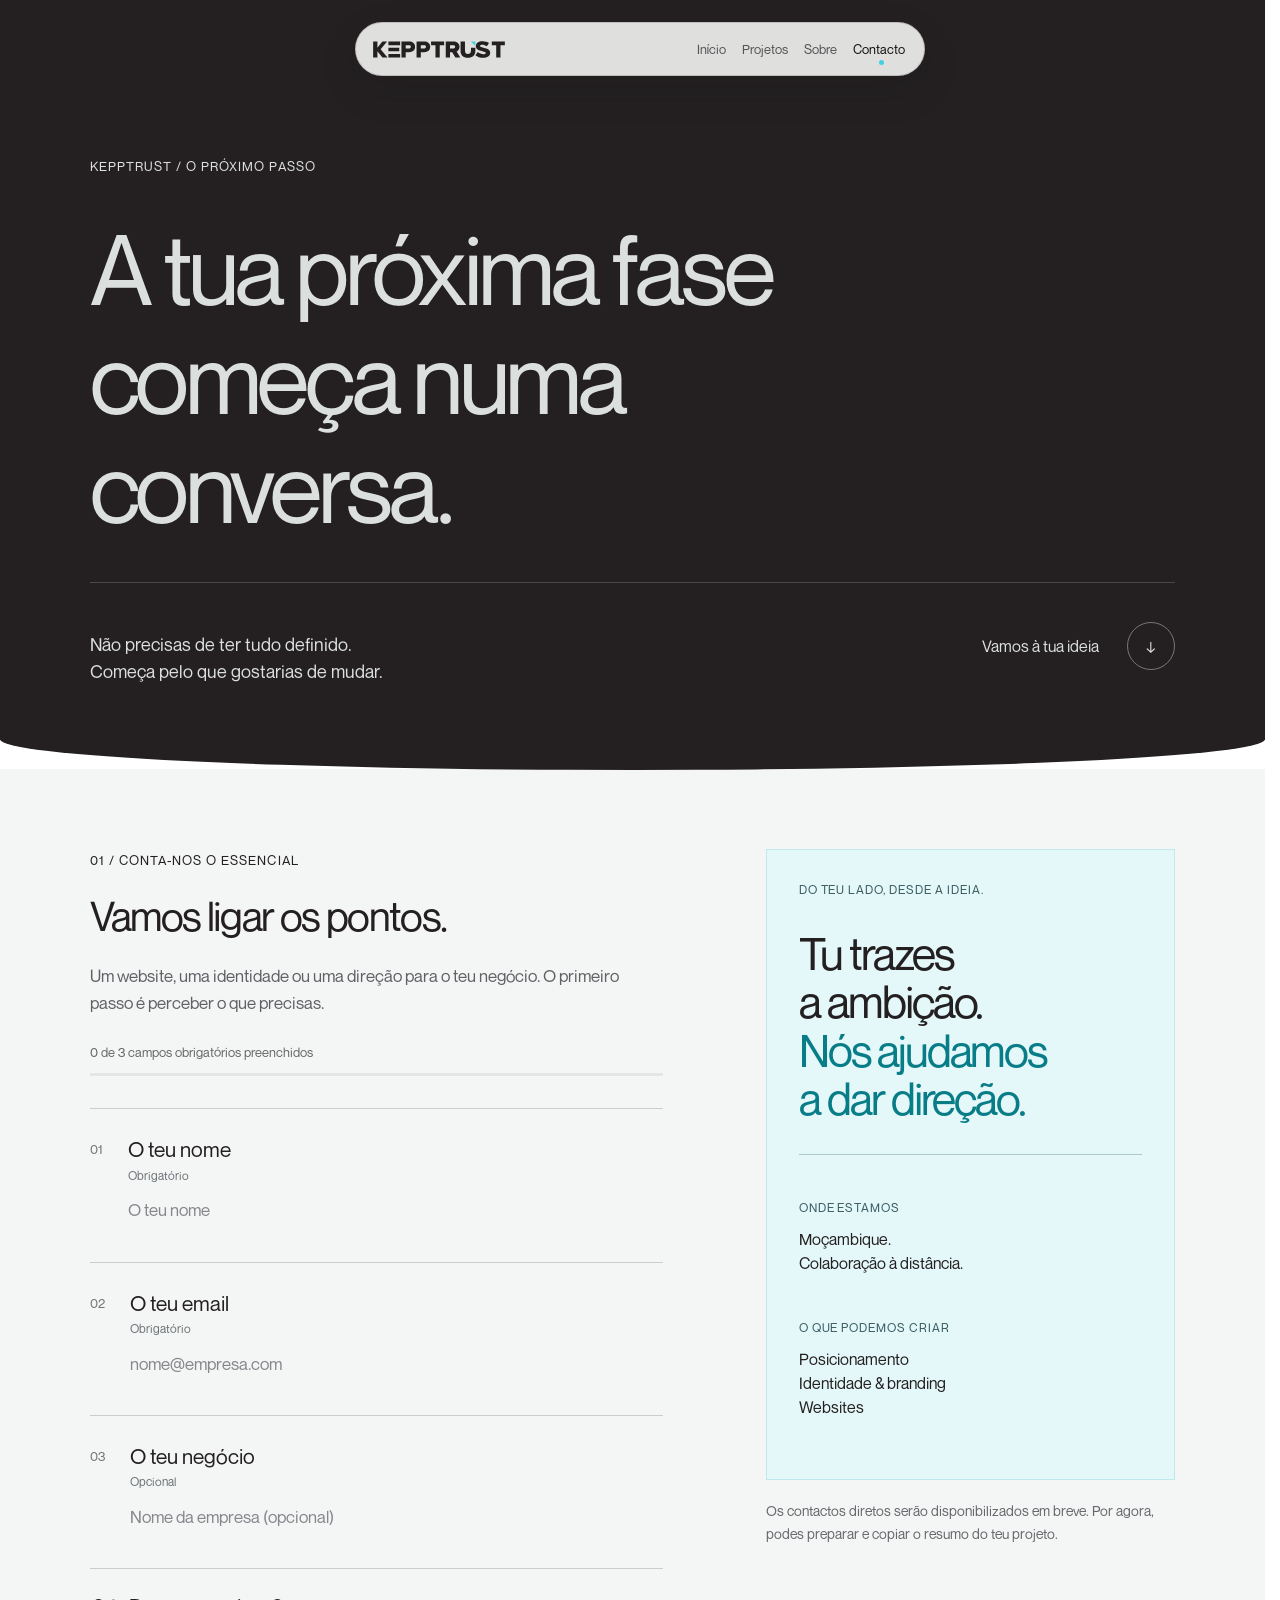
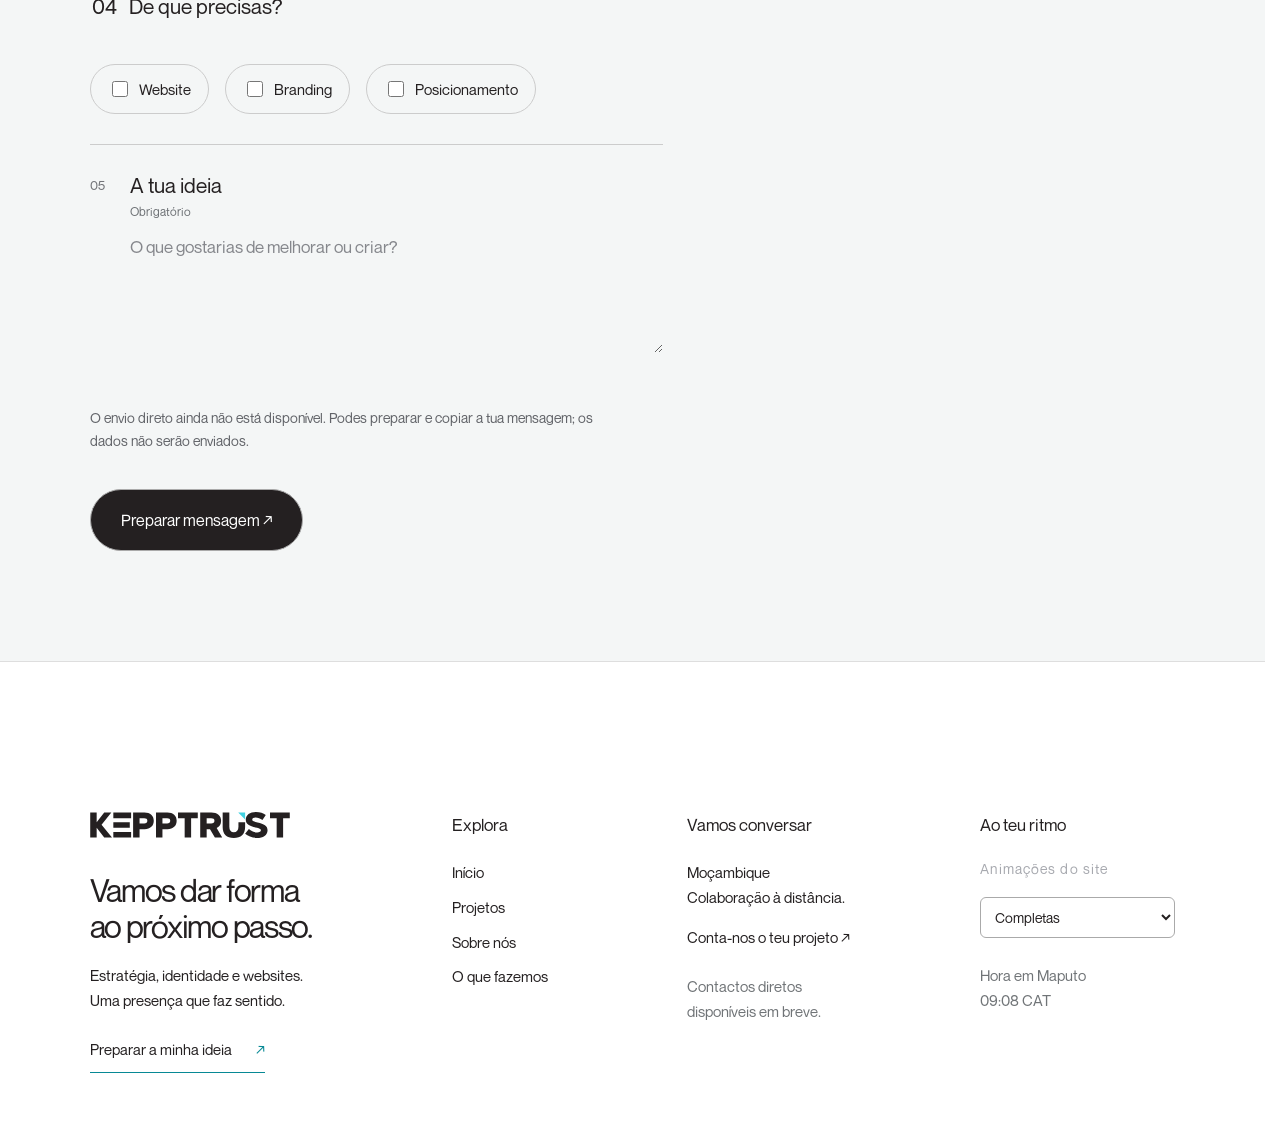
==== contacto/index.html @ 60450750 "Initial commit: KeppTrust static site Studio landing page, projects, about, and contact sections wit" ====
<!DOCTYPE html>

<html lang="pt"><head><meta charset="utf-8"/><script>(()=>{try{const v=localStorage.getItem('kepp-motion');if(['full','reduced','system'].includes(v))document.documentElement.dataset.motion=v}catch{}document.documentElement.classList.add('motion-boot');window.keppMotionFailsafe=setTimeout(()=>{document.documentElement.classList.remove('motion-boot','motion-busy');const c=document.getElementById('page-curtain');if(c)c.hidden=true},8000)})();</script><meta content="width=device-width,initial-scale=1" name="viewport"/><meta content="KeppTrust — estratégia, branding e websites. Contacto." name="description"/><title>Contacto — KeppTrust</title><link href="/style.css?v=52" rel="stylesheet"/><link as="font" crossorigin="" href="/assets/fonts/NeueMontreal-Regular.otf" rel="preload" type="font/otf"/><style>.motion-boot{background:#141517}.motion-boot body{background:#141517}.motion-boot #page-curtain{display:flex!important;transform:translateY(0)!important}.motion-boot body>header,.motion-boot body>main{visibility:hidden}#page-curtain{position:fixed;inset:0;z-index:9999;background:#141517;color:#fff;display:flex;align-items:center;justify-content:center;pointer-events:all;overflow:hidden}#page-curtain[hidden]{display:none}.motion-busy{overflow:hidden;cursor:wait}#curtain-word{font:400 clamp(26px,3vw,45px)/1.2 'KeppTrust Sans',Arial,sans-serif;display:flex;align-items:center;gap:.45em;letter-spacing:-.025em}#curtain-word:before{content:'';width:.15em;height:.15em;border-radius:50%;background:currentColor;flex-shrink:0}</style><link rel="stylesheet" href="/contact-kepp.css?v=3"/></head><body class="inner-page contact-kepp"><div aria-hidden="true" hidden="" id="page-curtain"><span id="curtain-word">KeppTrust</span></div><a class="skip" href="#conteudo">Saltar para o conteúdo</a><header class="floating-nav-shell"><div class="floating-nav" data-expanded="true"><a aria-label="KeppTrust início" class="wordmark floating-wordmark" href="/">KeppTrust</a><nav aria-label="Navegação principal" class="floating-links" id="floating-links"><a data-page-title="Início" href="/">Início</a><a data-page-title="Projetos" href="/projetos/">Projetos</a><a data-page-title="Sobre nós" href="/sobre/">Sobre</a><a data-page-title="Contacto" href="/contacto/">Contacto</a></nav><button aria-controls="floating-links" aria-expanded="true" aria-hidden="true" aria-label="Expandir navegação" class="nav-expand" tabindex="-1" type="button"><span aria-hidden="true" class="nav-menu-lines"><i></i><i></i></span></button></div></header><main id="conteudo"><section class="contact-opening section"><span class="eyebrow">KEPPTRUST / O PRÓXIMO PASSO</span><h1>A tua próxima fase<br/>começa numa<br/><span>conversa.</span></h1><div class="contact-opening-bottom"><p>Não precisas de ter tudo definido.<br/>Começa pelo que gostarias de mudar.</p><a href="#brief-form" class="start-brief">Vamos à tua ideia <span aria-hidden="true">↓</span></a></div></section><section class="contact-layout section"><div><div class="brief-heading"><span class="eyebrow">01 / CONTA-NOS O ESSENCIAL</span><h2>Vamos ligar os pontos.</h2><p>Um website, uma identidade ou uma direção para o teu negócio. O primeiro passo é perceber o que precisas.</p><div class="brief-progress" hidden><span id="brief-progress-label">0 de 3 campos obrigatórios preenchidos</span><progress max="3" value="0" aria-labelledby="brief-progress-label"></progress></div></div><form id="brief-form" aria-label="Preparar resumo do projeto"><div class="form-row"><span>01</span><label for="name">O teu nome <small>Obrigatório</small><input autocomplete="name" id="name" maxlength="120" name="name" placeholder="O teu nome" required=""/></label></div><div class="form-row"><span>02</span><label for="email">O teu email <small>Obrigatório</small><input autocomplete="email" id="email" maxlength="180" name="email" placeholder="nome@empresa.com" required="" type="email"/></label></div><div class="form-row"><span>03</span><label for="company">O teu negócio <small>Opcional</small><input autocomplete="organization" id="company" maxlength="180" name="company" placeholder="Nome da empresa (opcional)"/></label></div><fieldset class="form-services"><legend>04   De que precisas?</legend><label><input name="service" type="checkbox" value="Website"/> Website</label><label><input name="service" type="checkbox" value="Branding"/> Branding</label><label><input name="service" type="checkbox" value="Posicionamento"/> Posicionamento</label></fieldset><div class="form-row"><span>05</span><label for="message">A tua ideia <small>Obrigatório</small><textarea id="message" maxlength="5000" minlength="10" name="message" placeholder="O que gostarias de melhorar ou criar?" required="" rows="4"></textarea></label></div><p class="form-note">O envio direto ainda não está disponível. Podes preparar e copiar a tua mensagem; os dados não serão enviados.</p><button class="outline-button" type="submit">Preparar mensagem ↗</button><div hidden="" id="brief-result"><h2>A tua mensagem</h2><textarea aria-label="Mensagem preparada" id="brief-text" readonly="" rows="9"></textarea><button class="outline-button" id="copy-brief" type="button">Copiar mensagem</button><p id="copy-status" role="status"></p></div></form></div><aside class="contact-aside"><div class="contact-note-card"><span class="eyebrow">DO TEU LADO, DESDE A IDEIA.</span><h2>Tu trazes<br/>a ambição.<br/><span>Nós ajudamos<br/>a dar direção.</span></h2><div class="contact-card-rule"></div><span class="eyebrow">ONDE ESTAMOS</span><p>Moçambique.<br/>Colaboração à distância.</p><span class="eyebrow">O QUE PODEMOS CRIAR</span><p>Posicionamento<br/>Identidade &amp; branding<br/>Websites</p></div><p class="contact-availability">Os contactos diretos serão disponibilizados em breve. Por agora, podes preparar e copiar o resumo do teu projeto.</p></aside></section><footer id="contacto" class="kepp-footer"><div class="footer-inner"><div class="kepp-footer-grid"><div class="footer-brand"><img src="/assets/brand/kepptrust-wordmark.svg" width="200" height="32" alt="KeppTrust"/><h2>Vamos dar forma<br/>ao próximo passo.</h2><p>Estratégia, identidade e websites.<br/>Uma presença que faz sentido.</p><a class="footer-cta" href="#brief-form">Preparar a minha ideia <span aria-hidden="true">↗</span></a></div><div><h3>Explora</h3><a href="/">Início</a><a href="/projetos/">Projetos</a><a href="/sobre/">Sobre nós</a><a href="/sobre/#servicos">O que fazemos</a></div><div><h3>Vamos conversar</h3><p>Moçambique<br/>Colaboração à distância.</p><a href="#brief-form">Conta-nos o teu projeto ↗</a><p class="footer-muted">Contactos diretos<br/>disponíveis em breve.</p></div><div><h3>Ao teu ritmo</h3><div class="motion-preference"><label for="motion-choice">Animações do site</label><select id="motion-choice"><option value="system">Sistema</option><option value="full">Completas</option><option value="reduced">Reduzidas</option></select><span class="sr-only" id="motion-status" role="status"></span></div><p class="footer-muted">Hora em Maputo<br/><span id="time"></span></p></div></div><div class="kepp-footer-base"><span>© 2026 KeppTrust</span><span>Clareza. Criatividade. Confiança.</span><a href="#conteudo">Voltar ao topo ↑</a></div></div></footer></main><script src="/app.js?v=10"></script><script src="/floating-nav.js?v=1" defer></script><script src="/motion.js?v=17"></script><script src="/contact-kepp.js?v=3" defer></script></body></html>
---- style.css ----
@import url('/base.css');

/* Viewport-level curtain: never clipped by the project stage or the about section. */
body>.project-transition-layer{display:grid;position:fixed;inset:0 0 -15vh;height:115vh;place-items:center;background:#111112;z-index:100;visibility:hidden;pointer-events:none;transform:translate3d(-115%,0,0);will-change:transform}

/* Brand alignment — official KeppTrust wordmark and palette */
:root {
  --ink: #242021;
  --paper: #ffffff;
  --blue: #41d1e1;
  --cyan: #41d1e1;
  --soft-cyan: #dff8fb;
}

body { background: var(--paper); color: var(--ink); }
body { overflow-x: clip; }
::selection { color: var(--ink); background: var(--cyan); }
button:focus-visible,
a:focus-visible,
summary:focus-visible { outline-color: var(--cyan); }

.wordmark {
  display: block;
  width: clamp(164px, 15vw, 220px);
  height: 30px;
  background: url('/assets/brand/kepptrust-wordmark.svg') left center / contain no-repeat;
  font-size: 0;
  line-height: 0;
  filter: none;
}
.wordmark span { display: none; }

body:not(.inner-page) header { color: var(--ink); }
body:not(.inner-page) nav a::after,
.inner-page nav a::after { background: var(--cyan); }

.hero { background: #8e9092; }
.hero-art { transform: scale(1.035); will-change: transform, translate; }
.hero::after {
  background: linear-gradient(180deg, rgba(255,255,255,.15), transparent 34%, rgba(36,32,33,.33));
}
.location {
  background: var(--ink);
  border: 1px solid rgba(65,209,225,.45);
}
.location span,
.direction,
.hero-bottom a { color: var(--cyan); }
.hero-service-copy {
  color: #fff;
  text-shadow: 0 1px 18px rgba(0,0,0,.28);
}
.hero-bottom > span { color: #fff; }
.hero-bottom a { font-weight: 500; }

.menu-toggle {
  background: var(--ink);
  border: 1px solid rgba(65,209,225,.55);
}
.menu-toggle[aria-expanded='true'] { background: var(--cyan); }
.menu-toggle[aria-expanded='true'] span { background: var(--ink); }
#menu {
  background: var(--ink);
  border-left: 1px solid rgba(65,209,225,.3);
}
#menu > a:hover,
#menu > a:focus-visible { color: var(--cyan); }

#curtain-word::before {
  background: var(--cyan) !important;
  border-radius: 0 !important;
  clip-path: polygon(0 0, 100% 0, 100% 100%);
}

.section-meta .eyebrow,
.service-number { color: #515154; }
.section-meta .eyebrow::before,
.page-title > .eyebrow::before {
  content: '';
  display: inline-block;
  width: .62em;
  height: .62em;
  margin-right: .72em;
  background: var(--cyan);
  clip-path: polygon(0 0, 100% 0, 100% 100%);
}
.page-title h1 > span,
.footer-heading em { color: var(--cyan); }
.circle:hover { background: var(--cyan); color: var(--ink); }
.circle::before { background: var(--cyan); }
.blue { background: var(--cyan); color: var(--ink); }
.blue:hover { background: #76deea; }
.blue::before { background: #76deea; }
.project-filters button[aria-pressed='true'] {
  background: var(--ink);
  border-color: var(--ink);
}
.project-filters button:hover { border-color: var(--cyan); }

/* Image-led portfolio interactions inspired by the supplied motion reference. */
.project-preview {
  width: 360px;
  height: 240px;
  overflow: hidden;
  color: #fff;
  background-position: center;
  background-size: cover;
  text-shadow: 0 2px 22px rgba(0,0,0,.45);
  transform: translate(-50%,-50%) scale(.82);
  rotate: var(--pr, -4deg);
  will-change: translate, transform, rotate, opacity;
}
.project-preview::before {
  content: '';
  position: absolute;
  inset: 0;
  z-index: -1;
  background: linear-gradient(180deg,rgba(0,0,0,.05),rgba(0,0,0,.38));
}
.project-preview::after {
  content: 'VER';
  position: absolute;
  right: 16px;
  bottom: 16px;
  width: 58px;
  height: 58px;
  display: grid;
  place-items: center;
  border-radius: 50%;
  color: var(--ink);
  background: var(--cyan);
  font-size: 10px;
  letter-spacing: .08em;
  text-shadow: none;
}
.project-preview.forma { background-image: url('/assets/projects/forma-studio.webp'); }
.project-preview.terra { background-image: url('/assets/projects/terra-sol.webp'); }
.project-preview.nexo { background-image: url('/assets/projects/nexo.webp'); }
.project:hover .project-preview,
.project:focus-visible .project-preview { transform: translate(-50%,-50%) scale(1); }

.case-cover {
  overflow: hidden;
  isolation: isolate;
  background: var(--ink);
}
.case-cover::before {
  content: '';
  position: absolute;
  inset: -7% 0;
  z-index: -2;
  background-position: center;
  background-size: cover;
  translate: 0 var(--case-shift, 0);
  scale: 1.04;
  will-change: translate;
}
.case-cover::after {
  content: '';
  position: absolute;
  inset: 0;
  z-index: -1;
  background: linear-gradient(180deg,rgba(0,0,0,.05),rgba(0,0,0,.34));
}
.case-cover.forma::before { background-image: url('/assets/projects/forma-studio.webp'); }
.case-cover.terra::before { background-image: url('/assets/projects/terra-sol.webp'); }
.case-cover.nexo::before { background-image: url('/assets/projects/nexo.webp'); }
.case-cover .case-mark,
.case-cover .case-tag { position: relative; z-index: 1; text-shadow: 0 2px 30px rgba(0,0,0,.34); }
.case-cover > .circle { z-index: 2; background: var(--cyan); color: var(--ink); }
.case-cover.forma { color: var(--ink); }
.case-cover.terra,
.case-cover.nexo { color: #fff; }

footer { background: var(--ink); }
.motion-preference select {
  background: #1a1718;
  border-color: #5f5a5b;
}
.motion-preference select:focus-visible { outline-color: var(--cyan); }

@media (max-width: 540px) {
  .wordmark { width: 158px; height: 25px; }
  .case-cover::before { inset: -3%; }
}

/* Mobile menu: compositor-only movement, stable edge and a light dimming layer. */
#menu { border-radius: 28px 0 0 28px; box-shadow: none; backface-visibility: hidden; }
#menu-backdrop { backdrop-filter: none; -webkit-backdrop-filter: none; background: #0005; }
body.menu-open .marquee { animation-play-state: paused; }
html { scrollbar-gutter: stable; }
.menu-toggle { -webkit-tap-highlight-color: transparent; touch-action: manipulation; }

/* JS owns the marquee transform so scrolling can reverse it without a CSS conflict. */
.marquee.scroll-marquee { animation: none; will-change: transform; backface-visibility: hidden; }
.marquee.scroll-marquee > span { flex-shrink: 0; }
html[data-motion=reduced] .marquee.scroll-marquee { transform: none !important; will-change: auto; }

/* The preceding white surface curves over the dark footer as it is revealed. */
footer {
  position: relative;
  isolation: isolate;
  border-radius: 0;
  padding-top: clamp(140px, 17vw, 235px);
  overflow: clip;
}
footer::before {
  content: '';
  position: absolute;
  z-index: 2;
  top: -1px;
  left: -10%;
  width: 120%;
  height: clamp(65px, 10vw, 150px);
  border-radius: 0 0 50% 50% / 0 0 100% 100%;
  background: var(--paper);
  transform-origin: center top;
  transform: scaleY(var(--footer-curve-scale, 1));
  pointer-events: none;
}
.footer-inner {
  translate: 0 var(--footer-reveal, 0px);
}
html[data-motion='reduced'] footer::before { transform: scaleY(0); }
html[data-motion='reduced'] .footer-inner { translate: none; }
@media (prefers-reduced-motion: reduce) {
  html:not([data-motion='full']) footer::before { transform: scaleY(0); }
  html:not([data-motion='full']) .footer-inner { translate: none; }
}

/* One continuous composition: identity opens into a website and a campaign. */
.home-page .hero-film{height:280svh;min-height:0;max-height:none;overflow:visible;background:#41d1e1;color:#242021}
.hero-film::after{display:none}
.film-pin{position:sticky;top:0;height:100svh;min-height:660px;overflow:hidden;isolation:isolate;background:#41d1e1}
.film-heading{position:absolute;left:5vw;top:23%;z-index:3;max-width:47vw;will-change:transform,opacity}
.film-heading>p:first-child{font-size:12px;letter-spacing:.12em;margin:0 0 28px}
.film-heading h1{font-size:clamp(68px,8.2vw,150px);font-weight:400;line-height:1.02;letter-spacing:-.045em;margin:0}
.film-heading h1 em{font-style:normal;color:#fff}
.film-description{font-size:clamp(16px,1.3vw,22px);line-height:1.5;margin:30px 0 0}
.film-composition{position:absolute;width:min(44vw,760px);height:min(30vw,520px);left:53%;top:27%;perspective:1400px;will-change:transform}
.film-identity,.film-browser,.film-campaign{position:absolute;inset:0;will-change:transform,opacity;backface-visibility:hidden}
.film-identity{background:#242021;color:white;padding:7%;display:flex;flex-direction:column;justify-content:space-between;box-shadow:0 25px 45px #15373b25;transform:rotate(-7deg)}
.film-identity>span{font-size:12px;letter-spacing:.1em}
.film-identity>strong{font-size:clamp(42px,5.8vw,100px);font-weight:400;letter-spacing:-.05em}
.film-identity>strong span{color:#41d1e1}
.identity-bottom{display:flex;justify-content:space-between;align-items:end;font-size:12px;line-height:1.6;letter-spacing:.08em}
.film-browser{background:#f5f5f1;border-radius:8px;overflow:hidden;box-shadow:0 24px 60px #0003;opacity:0;transform:translateY(60px) scale(.85)}
.browser-bar{height:38px;padding:0 5%;display:flex;justify-content:space-between;align-items:center;border-bottom:1px solid #24202125;font-size:12px}
.browser-content{position:relative;height:calc(100% - 38px);padding:5%;overflow:hidden}
.browser-content>span{font-size:12px;letter-spacing:.08em;position:relative;z-index:2}
.browser-content>strong{display:block;font-size:clamp(28px,3.5vw,65px);font-weight:400;letter-spacing:-.04em;line-height:1.04;margin-top:6%;position:relative;z-index:2}
.browser-content>img{position:absolute;right:0;top:0;width:45%;height:100%;object-fit:cover;object-position:60% center}
.browser-caption{position:absolute;bottom:7%;left:5%;width:48%;font-size:12px;line-height:1.4;display:flex;justify-content:space-between;gap:15px}
.film-campaign{inset:auto -7% -9% auto;width:49%;aspect-ratio:4/5;padding:6%;background:#1550ed;color:white;box-shadow:0 24px 55px #0003;opacity:0;transform:translateY(120px) rotate(12deg)}
.film-campaign>span{font-size:12px;line-height:1.4;display:block;letter-spacing:.06em}
.film-campaign strong{display:block;font-size:clamp(25px,2.8vw,49px);font-weight:400;line-height:1.04;letter-spacing:-.035em;margin:20% 0 10%}
.film-campaign strong span{color:#41d1e1}
.film-campaign p{font-size:14px;line-height:1.4}
.film-campaign>div{font-size:12px;border-top:1px solid #ffffff50;padding-top:15px;margin-top:18%}
.film-bottom{position:absolute;bottom:45px;left:5vw;right:5vw;display:flex;justify-content:space-between;align-items:center;gap:24px;font-size:14px;z-index:5}
.film-chapters{display:flex;gap:22px}
.film-chapters span{opacity:.45;transition:opacity .25s}
.film-chapters .is-active{opacity:1}
.film-note{font-size:12px;letter-spacing:.07em}
.film-track{position:absolute;height:1px;bottom:25px;left:5vw;right:5vw;background:#24202130}
.film-track>span{display:block;height:100%;background:#242021;transform:scaleX(0);transform-origin:left;will-change:transform}
@media(max-width:800px){
.home-page .hero-film{height:250svh}
.film-pin{min-height:700px}
.film-heading{left:7vw;top:120px;max-width:86vw}
.film-heading h1{font-size:clamp(54px,11.5vw,90px)}
.film-heading>p:first-child{margin-bottom:16px}
.film-description{font-size:16px;margin-top:18px}
.film-composition{width:65vw;height:44vw;left:20%;top:53%;max-height:300px}
.film-identity>strong{font-size:8vw}
.film-identity>span,.identity-bottom{font-size:12px}
.film-bottom{left:7vw;right:7vw;bottom:35px;font-size:12px;gap:10px}
.film-chapters{gap:12px}
.film-note{display:none}
.film-campaign{width:53%;padding:5%;right:-4%}
.film-campaign strong{font-size:5vw}
.film-campaign>span{font-size:10px}
.film-campaign>div{font-size:10px;margin-top:12%}
.browser-bar span:nth-child(2){display:none}
.browser-content>strong{font-size:5vw}
.browser-caption{font-size:10px}
.browser-caption>span:last-child{display:none}
}
@media(max-height:700px) and (min-width:801px){.film-pin{min-height:560px}.film-heading{top:23%}.film-description{margin-top:20px}.film-composition{top:25%;width:40vw;height:27vw}}
html[data-motion=reduced] .home-page .hero-film{height:auto}
@media(prefers-reduced-motion:reduce){html:not([data-motion=full]) .home-page .hero-film{height:auto}}

/* Creative workbench: real brand applications form the composition. */
.studio-intro{overflow:clip}
.studio-statement{max-width:1100px;line-height:1.17}
.studio-statement .statement-word{display:inline-block;overflow:hidden;vertical-align:top;color:#242021;padding-bottom:.06em;margin-bottom:-.06em}
.studio-statement .statement-word>span{display:inline-block;color:inherit;will-change:transform,opacity;transition:color .25s}
.studio-statement .statement-word:hover>span{color:#087b87}
.studio-offer{display:block;border-top:0;padding-top:0}
.service-scene{border-top:1px solid #24202140;padding:32px 0 60px;transform:scale(var(--service-scale,1));transform-origin:center top}
.studio-offer .service-scene h3{margin:20px 0}
.service-trigger{width:100%;display:flex;justify-content:space-between;align-items:center;border:0;background:transparent;padding:0;color:#242021;font:inherit;font-size:clamp(44px,8vw,125px);letter-spacing:-.04em;text-align:left;cursor:pointer;line-height:1.15;transition:color .3s}
.service-trigger>span{font-size:.6em;transition:transform .5s}
.service-trigger:hover,.service-trigger:focus-visible{color:#087b87}
.service-trigger[aria-expanded=true]>span{transform:rotate(90deg)}
.service-trigger:focus-visible{outline:2px solid #087b87;outline-offset:8px}
.service-reveal{margin-top:30px}
.service-reveal[hidden]{display:none}
.service-screen,.service-campaign{position:relative;min-height:390px;padding:40px;overflow:hidden}
.service-screen{background:#19191b;color:white}
.service-screen>span,.service-campaign>span{position:relative;z-index:1;font-size:12px;letter-spacing:.07em}
.service-screen>strong,.service-campaign>strong{position:relative;z-index:1;display:block;font-size:clamp(32px,4.6vw,70px);line-height:1.1;font-weight:400;letter-spacing:-.03em;margin:45px 0 0}
.service-screen img{position:absolute;right:0;top:0;width:50%;height:100%;object-fit:cover}
.service-campaign{background:#242021;color:#f2f2ef}
.service-campaign em{font-style:normal;color:#41d1e1}
.service-campaign>div{position:absolute;right:35px;bottom:35px;font-size:12px;writing-mode:vertical-rl;letter-spacing:.1em}
.studio-offer .service-reveal>p{margin-top:20px;max-width:620px}
@media(max-width:700px){.service-scene{padding-bottom:40px}.service-screen,.service-campaign{min-height:310px;padding:24px}.service-screen img{opacity:.38;width:100%}.service-screen>strong,.service-campaign>strong{font-size:38px}.service-campaign>div{right:16px;bottom:20px;font-size:10px}}
@media(prefers-reduced-motion:reduce){.statement-word>span{will-change:auto}}
/* The introduction lifts a curved light surface over the graphite hero. */
.studio-intro{position:relative;background:#19191b;padding:0;isolation:isolate}
.studio-intro::before{content:'';position:absolute;inset:0;background:#f2f2ef;border-radius:50% 50% 0 0 / 100px 100px 0 0;transform:scaleX(var(--intro-width,1));transform-origin:center top;z-index:-1}
.studio-intro-inner{max-width:1600px;margin:auto;padding:140px 7vw 70px}
.studio-intro .section-meta{margin-bottom:65px;font-size:14px}
.studio-statement{font-size:clamp(38px,5.5vw,94px);line-height:1.12;letter-spacing:-.035em;font-weight:400;margin:0;max-width:1250px}
.studio-statement span{color:#59595d;transition:color .45s ease}
.studio-statement span.is-lit{color:#242021}
.studio-summary{display:grid;grid-template-columns:1fr 1fr;gap:8vw;margin:65px 0 85px;align-items:start}
.studio-aside{font-size:12px;line-height:1.65;letter-spacing:.09em}
.studio-summary p{font-size:clamp(18px,1.6vw,25px);line-height:1.55;margin:0 0 25px;max-width:620px}
.studio-about-link{display:inline-flex;align-items:center;gap:25px;font-size:16px;padding:10px 0;border-bottom:1px solid #242021}
.studio-about-link span{transition:transform .25s}
.studio-about-link:hover span{transform:translate(3px,-3px)}
.studio-offer{display:grid;grid-template-columns:1fr 1fr;gap:8vw;border-top:1px solid #24202135;padding-top:32px}
.studio-offer article>span{font-size:12px;letter-spacing:.09em;color:#606066}
.studio-offer h3{font-size:clamp(25px,2.4vw,40px);font-weight:400;letter-spacing:-.025em;margin:28px 0 18px}
.studio-offer p{font-size:17px;line-height:1.6;max-width:440px;margin:0;color:#55555b}
.studio-next{display:flex;justify-content:space-between;align-items:end;border-top:1px solid #24202135;margin-top:80px;padding-top:30px;gap:30px}
.studio-next p{font-size:clamp(22px,2.3vw,36px);line-height:1.25;margin:0;letter-spacing:-.02em}
.studio-next a{font-size:16px;display:flex;gap:25px;align-items:center}
.studio-next a span{width:48px;height:48px;border:1px solid #24202150;border-radius:50%;display:grid;place-items:center}
@media(max-width:700px){
.studio-intro::before{border-radius:50% 50% 0 0 / 45px 45px 0 0}
.studio-intro-inner{padding:85px 7vw 50px}
.studio-intro .section-meta{gap:20px;margin-bottom:45px;font-size:12px}
.studio-statement{font-size:clamp(32px,6.6vw,48px);line-height:1.2}
.studio-summary{grid-template-columns:1fr;gap:28px;margin:40px 0 55px}
.studio-offer{grid-template-columns:1fr;gap:40px}
.studio-offer h3{margin-top:18px}
.studio-next{align-items:start;flex-direction:column;margin-top:55px}
}
.home-page .hero-film,.film-pin{background:#19191b;color:#f2f2ef}
.film-pin{background:radial-gradient(ellipse at 72% 45%,#323337 0%,#19191b 65%)}
.home-page:not(.scrolled) header{color:#f2f2ef}
.home-page:not(.scrolled) .wordmark{filter:invert(1)}
.film-heading{top:24%;max-width:42vw}
.film-heading h1{font-size:clamp(64px,7.3vw,140px)}
.film-heading h1 em{color:#41d1e1}
.film-description{color:#bdbdc3}
.film-heading>p:first-child{color:#aaaab3}
.film-composition{left:54%;top:29%;width:min(39vw,700px);height:min(27vw,480px)}
.film-identity{background:#e7e7e1;color:#242021;border:1px solid #fff4;z-index:2}
.film-identity>strong span{color:#087b87}
.film-browser{color:#242021;z-index:3}
.film-campaign{background:#41d1e1;color:#19191b;z-index:5;right:-8%;bottom:-13%;width:46%}
.film-campaign strong span{color:#fff}
.film-campaign>div{border-color:#19191b40}
.film-track{background:#ffffff25}
.film-track>span{background:#41d1e1}
.film-chapters .is-active{color:#41d1e1}
.studio-type,.studio-palette,.studio-mobile{position:absolute;box-shadow:0 18px 40px #0003;will-change:transform,opacity}
.studio-type{left:-13%;top:-20%;width:37%;padding:5%;background:#303034;border:1px solid #ffffff25;transform:rotate(-12deg)}
.studio-type>span,.studio-palette>span{font-size:12px;letter-spacing:.06em;display:block}
.studio-type strong{font-size:clamp(45px,6vw,100px);font-weight:400;line-height:1.2}
.studio-type p{font-size:14px;line-height:1.4;margin:10px 0 0;color:#c8c8cb}
.studio-palette{right:-5%;top:-19%;width:43%;padding:4%;background:#2c2c30;border:1px solid #ffffff25;transform:rotate(8deg)}
.studio-palette>div{display:flex;height:54px;margin-top:18px}
.studio-palette i{flex:1;background:#41d1e1}
.studio-palette i:nth-child(2){background:#eee}
.studio-palette i:nth-child(3){background:#151515}
.studio-mobile{left:-7%;bottom:-13%;width:27%;min-height:76%;background:#f0f0eb;color:#242021;border:5px solid #353538;border-radius:21px;padding:6% 4%;z-index:4;opacity:0;transform:translateY(90px) rotate(-9deg)}
.studio-mobile>span{font-size:12px}
.studio-mobile>strong{font-weight:400;display:block;font-size:clamp(22px,2.5vw,42px);line-height:1.08;letter-spacing:-.03em;margin:24px 0 15px}
.studio-mobile p{font-size:12px;line-height:1.5}
.studio-mobile b{display:block;font-size:12px;background:#41d1e1;padding:9px 5px;margin-top:20px;font-weight:400}
@media(max-width:800px){
.film-heading{top:115px;max-width:86vw}
.film-heading h1{font-size:clamp(54px,11vw,88px)}
.film-composition{width:64vw;height:44vw;left:22%;top:57%}
.studio-type{top:-23%;left:-14%;width:38%;padding:5%}
.studio-type strong{font-size:12vw}
.studio-type>span,.studio-palette>span{font-size:10px}
.studio-type p{display:none}
.studio-palette{top:-18%;width:45%}
.studio-palette>div{height:25px;margin-top:10px}
.studio-mobile{min-height:88%;padding:6% 4%;width:30%;border-width:3px;border-radius:12px}
.studio-mobile>strong{font-size:5vw;margin:15px 0 8px}
.studio-mobile p{display:none}
.studio-mobile b{font-size:10px;padding:5px;margin-top:10px}
.film-campaign{width:47%}
}

/* A continuous studio story: thought becomes a digital presence. */
.about-cinema{position:relative;background:#171819;color:#f5f3eb;height:100svh;isolation:isolate}.about-cinema.cinema-ready{height:340svh}.cinema-pin{height:100svh;min-height:640px;position:sticky;top:0;overflow:hidden;padding:35px 4.5vw;display:flex;flex-direction:column;justify-content:space-between}.cinema-warm{position:absolute;inset:0;background:#693c30;opacity:0;z-index:-1}.cinema-top{display:flex;justify-content:space-between;font-size:13px;letter-spacing:.08em;position:relative;z-index:3}.cinema-top span:last-child{letter-spacing:0;color:#d2cdc5}.cinema-titles{position:absolute;top:10%;left:4.5%;right:4.5%;height:20%;pointer-events:none}.cinema-titles>span{position:absolute;font-size:clamp(60px,12vw,185px);font-weight:400;letter-spacing:-.065em;line-height:1.1;opacity:0}.cinema-titles>span:first-child{opacity:1}.cinema-stage{position:absolute;inset:29% 10% 18%;transform-style:preserve-3d;will-change:transform}.cinema-words{position:absolute;inset:0;display:grid;place-items:center}.cinema-words>span{position:absolute;padding:14px 25px;border:1px solid #ffffff38;border-radius:50px;font-size:clamp(18px,2.1vw,30px);background:#242627}.cinema-words strong{font-size:clamp(45px,6vw,90px);line-height:1;letter-spacing:-.055em;text-align:center;font-weight:400;opacity:0}.cinema-browser{position:absolute;width:72%;height:100%;left:14%;top:0;opacity:0;transform-origin:center;box-shadow:0 25px 70px #0005;border:1px solid #ffffff40;border-radius:10px;overflow:hidden;background:#ddd8cc;will-change:transform,opacity}.cinema-chrome{height:30px;background:#e9e5dc;color:#666359;display:flex;justify-content:space-between;align-items:center;padding:0 18px;font-size:12px}.cinema-web{height:calc(100% - 30px);position:relative;overflow:hidden;color:#22251f;background:#d7e5a7;transition:background .6s}.cinema-web-nav{position:relative;z-index:2;padding:18px 24px;font-size:26px;display:flex;align-items:center;justify-content:space-between}.cinema-web-nav span{font-size:10px;letter-spacing:.08em}.cinema-web-content{position:relative;z-index:2;padding:3% 5%;width:65%}.cinema-web-content h3{font-size:clamp(32px,4.5vw,70px);font-weight:400;letter-spacing:-.055em;line-height:.97;margin:0 0 24px}.cinema-web-content em,.cinema-mobile em{font-style:normal;color:#566d28}.cinema-web-cta{font-size:12px;background:#252d20;color:#fff;padding:10px 15px;border-radius:30px;display:inline-block}.cinema-web>img{position:absolute;right:-12%;bottom:-5%;height:90%;width:65%;object-fit:cover;mix-blend-mode:multiply;transition:transform .7s}.cinema-mobile{position:absolute;z-index:4;width:21%;height:105%;right:1%;top:3%;background:#e5edc9;color:#22281d;border:6px solid #222;border-radius:26px;padding:22px 15px;overflow:hidden;opacity:0;box-shadow:0 20px 40px #0004}.cinema-mobile>span{font-size:22px}.cinema-mobile strong{display:block;font-weight:400;font-size:clamp(20px,2.6vw,40px);line-height:1;letter-spacing:-.05em;margin:22px 0}.cinema-mobile img{width:100%;height:33%;object-fit:cover;border-radius:7px}.cinema-mobile small{display:block;font-size:10px;margin-top:15px}.cinema-campaign{position:absolute;left:-2%;top:24%;width:26%;height:85%;z-index:5;padding:22px;background:#c2d87b;color:#25301e;opacity:0;box-shadow:0 15px 45px #0004;display:flex;flex-direction:column;justify-content:space-between;transition:background .6s}.cinema-campaign>span{font-size:10px;letter-spacing:.06em}.cinema-campaign strong{font-size:clamp(30px,4vw,62px);font-weight:400;line-height:.9;letter-spacing:-.05em}.cinema-campaign em{font-style:normal;color:#5c7536}.cinema-bottom{margin-top:auto;position:relative;z-index:6;display:flex;align-items:end;justify-content:space-between;gap:25px;padding-bottom:15px}.cinema-copy{position:relative;height:60px;flex:1}.cinema-copy p{position:absolute;inset:0;margin:0;font-size:clamp(16px,1.5vw,23px);line-height:1.35;opacity:0}.cinema-copy p:first-child{opacity:1}.cinema-bottom a{font-size:14px;text-decoration:none;color:inherit;padding:14px 0}.cinema-perspective{border:1px solid #ffffff60;background:transparent;color:inherit;border-radius:40px;padding:14px 22px;font:inherit;font-size:14px;cursor:pointer;transition:background .25s,color .25s}.cinema-perspective:hover,.cinema-perspective[aria-pressed=true]{background:#f5f3eb;color:#171819}.cinema-perspective span{margin-left:25px}.cinema-progress{position:absolute;bottom:17px;left:4.5%;display:flex;gap:5px}.cinema-progress i{height:2px;width:40px;background:#fff;opacity:.2}.cinema-caption{position:absolute;right:4.5%;bottom:14px;font-size:10px;color:#d4cdc7}.alternate .cinema-web{background:#edd0ae}.alternate .cinema-web>img{transform:scale(1.18) rotate(-5deg)}.alternate .cinema-campaign{background:#f2bd90}.cinema-reduced *{transition:none!important}.about-cinema:not(.cinema-ready) .cinema-words strong{opacity:1}.about-cinema:not(.cinema-ready) .cinema-words>span{display:none}
@media(max-width:700px){.about-cinema.cinema-ready{height:300svh}.cinema-pin{padding:28px 6vw;min-height:600px}.cinema-top{font-size:11px}.cinema-top span:last-child{display:none}.cinema-titles{top:13%;left:6%;right:6%}.cinema-titles>span{font-size:14vw;letter-spacing:-.065em}.cinema-stage{inset:29% 5% 30%}.cinema-words{transform:scale(.62)}.cinema-words strong{font-size:65px;white-space:nowrap}.cinema-browser{width:94%;left:3%;height:87%;top:7%}.cinema-chrome{font-size:9px;height:23px;padding:0 10px}.cinema-web{height:calc(100% - 23px)}.cinema-web-nav{padding:12px;font-size:22px}.cinema-web-nav span{font-size:7px}.cinema-web-content h3{font-size:38px}.cinema-web-cta{font-size:9px;padding:8px}.cinema-mobile{width:29%;height:80%;right:-1%;top:22%;border-width:4px;border-radius:18px;padding:14px 9px}.cinema-mobile>span{font-size:17px}.cinema-mobile strong{font-size:24px;margin:15px 0}.cinema-mobile small{font-size:7px}.cinema-campaign{left:0;top:40%;width:34%;height:66%;padding:14px}.cinema-campaign strong{font-size:35px}.cinema-campaign>span{font-size:7px}.cinema-bottom{display:grid;grid-template-columns:1fr 1fr;gap:16px 8px;padding-bottom:25px}.cinema-copy{grid-column:1/-1;height:55px}.cinema-copy p{font-size:17px}.cinema-perspective{font-size:12px;padding:12px}.cinema-perspective span{margin-left:4px}.cinema-bottom a{text-align:right;font-size:12px}.cinema-caption{font-size:8px}.cinema-progress i{width:25px}}
@media(max-height:640px) and (min-width:701px){.cinema-pin{min-height:500px}.cinema-titles>span{font-size:15vh}.cinema-stage{inset:28% 17% 22%}.cinema-copy p{font-size:16px}}

/* Three independent art directions, connected by native scrolling. */
.concept-journey{background:#211b19}.concept-world{--paper:#e2c2a1;--ink:#412e26;--accent:#aa623e;--reveal:1;--zoom:1;--angle:0deg;--drift:0px;--phone-y:0px;--cursor-x:0px;position:relative;min-height:155svh;background:#432f27;color:#f4e6d7}.world-health{--paper:#e5edf2;--ink:#143e62;--accent:#6f9ab9;background:#123e61;color:#e8f1f7}.world-finance{--paper:#e5eccb;--ink:#263c26;--accent:#92af4a;background:#244637;color:#ecf1df}.concept-pin{min-height:100svh;position:sticky;top:0;padding:38px 5vw 30px;overflow:hidden;display:flex;flex-direction:column;justify-content:space-between}.concept-meta{display:flex;justify-content:space-between;font-size:12px;letter-spacing:.08em;position:relative;z-index:3}.concept-heading{position:relative;z-index:2;width:48%;margin-top:7vh;transform:translate3d(0,var(--drift),0)}.concept-kicker{font-size:11px;letter-spacing:.1em;opacity:.65}.concept-heading h2{font-size:clamp(50px,7.5vw,120px);font-weight:400;line-height:.96;letter-spacing:-.06em;margin:20px 0 25px}.concept-heading p{font-size:18px;max-width:290px;line-height:1.4}.concept-composition{position:absolute;left:43%;right:2%;top:23%;height:57%;transform:translate3d(var(--cursor-x),var(--drift),0);transition:translate .4s;perspective:1400px}.concept-desktop{position:absolute;inset:0 7% 8% 0;border-radius:9px;overflow:hidden;background:var(--paper);color:var(--ink);box-shadow:0 40px 70px #0004;transform:rotate(var(--angle)) scale(var(--zoom));transform-origin:50% 80%;border:1px solid #ffffff50}.concept-browserbar{height:26px;padding:0 12px;display:flex;align-items:center;gap:4px;background:#ffffff60}.concept-browserbar i{width:5px;height:5px;border-radius:50%;background:var(--ink);opacity:.4}.concept-browserbar>span{font-size:8px;margin:auto}.concept-interface{position:relative;height:calc(100% - 26px);overflow:hidden}.concept-nav{display:flex;justify-content:space-between;align-items:center;padding:15px 20px}.concept-nav b{font-size:25px;font-weight:400;letter-spacing:-.06em}.concept-nav>span{font-size:9px}.concept-screen-copy{padding:4% 5%;position:relative;z-index:2}.concept-screen-copy small{font-size:8px;letter-spacing:.12em}.concept-screen-copy strong{display:block;font-size:clamp(25px,3.3vw,55px);line-height:1;letter-spacing:-.045em;font-weight:400;margin:14px 0 20px;max-width:80%}.concept-fake-button{display:inline-block;border-radius:25px;background:var(--ink);color:var(--paper);font-size:9px;padding:10px 15px}.concept-type-art{font-size:clamp(90px,14vw,220px);position:absolute;right:-2%;bottom:2%;line-height:.7;letter-spacing:-.1em;color:var(--accent);opacity:.45;transform:rotate(-90deg) translateX(15%);transform-origin:center;pointer-events:none}.concept-type-art>span{display:block;font-size:8px;letter-spacing:.12em;text-align:center;margin-top:15px}.concept-screen-footer{position:absolute;bottom:0;left:0;right:0;display:flex;justify-content:space-between;padding:13px 20px;border-top:1px solid #0002;font-size:8px}.concept-phone{position:absolute;width:25%;height:86%;right:0;bottom:-9%;background:var(--paper);color:var(--ink);border:5px solid #1b211f;border-radius:25px;box-shadow:0 20px 50px #0005;padding:25px 12px;display:flex;flex-direction:column;transform:translate3d(0,var(--phone-y),0) rotate(7deg);overflow:hidden}.concept-phone>span:first-child{font-size:22px;letter-spacing:-.06em}.concept-phone strong{font-size:clamp(18px,2vw,30px);font-weight:400;line-height:1;letter-spacing:-.055em;margin-top:30px}.concept-phone-label{font-size:8px;border-bottom:1px solid;padding:15px 0}.concept-phone-bottom{font-size:18px;margin-top:auto;line-height:1;color:var(--accent)}.concept-side-label{position:absolute;bottom:-16%;left:10%;font-size:9px;letter-spacing:.13em;opacity:.55}.concept-foot{display:flex;justify-content:space-between;align-items:end;margin-top:10vh;position:relative;z-index:4;gap:35px}.concept-foot details{max-width:420px;width:45%}.concept-foot summary{cursor:pointer;list-style:none;border-bottom:1px solid #ffffff60;padding:14px 0;font-size:14px;display:flex;justify-content:space-between}.concept-foot summary::-webkit-details-marker{display:none}.concept-foot details[open] summary span{transform:rotate(45deg)}.concept-foot details p{font-size:15px;line-height:1.5;margin:14px 0 0}.concept-scroll{font-size:12px;opacity:.7}.concept-end{padding:85px 5vw;background:#171819;color:#f0f1eb;display:flex;align-items:center;justify-content:space-between;gap:25px;flex-wrap:wrap}.concept-end p{font-size:clamp(64px,9vw,145px);line-height:.86;letter-spacing:-.065em;margin:0}.concept-end p>span{display:block;font-size:12px;line-height:1;letter-spacing:.12em;margin-bottom:32px;color:#41d1e1}.concept-end a{border-bottom:1px solid;padding:15px 0;font-size:16px}.concept-end small{flex-basis:100%;font-size:12px;opacity:.6;margin-top:20px}
@media(max-width:700px){.concept-world{min-height:140svh}.concept-pin{padding:28px 6vw;min-height:850px;height:100svh}.concept-meta{font-size:10px;letter-spacing:0}.concept-heading{width:100%;margin-top:45px;margin-bottom:auto}.concept-heading h2{font-size:14vw;margin:15px 0}.concept-heading p{font-size:16px;max-width:80%}.concept-kicker{font-size:10px}.concept-composition{left:6%;right:7%;top:44%;height:34%}.concept-desktop{right:5%}.concept-nav{padding:10px 13px}.concept-nav b{font-size:22px}.concept-nav>span{font-size:7px}.concept-screen-copy strong{font-size:30px;margin:12px 0}.concept-screen-copy small{font-size:7px}.concept-type-art{font-size:110px}.concept-phone{width:28%;padding:18px 9px;border-width:4px;border-radius:20px;bottom:-12%}.concept-phone strong{font-size:20px;margin-top:20px}.concept-phone-label{font-size:7px}.concept-phone-bottom{font-size:15px}.concept-side-label{font-size:7px;bottom:-20%;left:0}.concept-foot{margin-top:30px}.concept-foot details{width:100%;max-width:none}.concept-scroll{display:none}.concept-end{padding:65px 6vw}.concept-foot details p{font-size:13px}.concept-pin:has(details[open]){height:auto;min-height:1050px}}

/* One pinned stage: dark title curtain, then sequential construction. */
.concept-stage-pin{position:relative}.concept-curtain{display:none}.concept-journey.sequence-ready{height:1000svh;position:relative;background:#171819}.sequence-ready .concept-stage-pin{height:100svh;position:sticky;top:0;overflow:hidden;isolation:isolate}.sequence-ready .concept-world{position:absolute;inset:0;min-height:0;height:100%;visibility:hidden}.sequence-ready .concept-pin{position:relative;top:auto;height:100%;min-height:0;padding-top:35px}.sequence-ready .concept-composition{transform:translate3d(var(--cursor-x),0,0);transition:transform .35s ease-out}.sequence-ready .concept-desktop,.sequence-ready .concept-phone{will-change:transform,opacity}.sequence-ready .concept-type-art{transform:none;font-size:clamp(90px,12vw,180px);right:-3%;bottom:16%;line-height:.8;max-width:80%;overflow:hidden}.sequence-ready .concept-foot{margin-top:auto}.sequence-ready .concept-heading{margin-bottom:30px}.sequence-ready .concept-side-label{display:none}.sequence-ready .concept-curtain{display:grid;position:absolute;inset:0 0 -15%;background:#141414;z-index:20;place-items:center;pointer-events:none;will-change:transform}.concept-curtain-name{margin-top:-10vh;text-align:center;color:#f5f1ea}.concept-curtain-name small{font-size:12px;letter-spacing:.16em;display:block;margin-bottom:25px}.concept-curtain-name strong{font-size:clamp(65px,12vw,180px);line-height:1;letter-spacing:-.065em;font-weight:400}.sequence-ready .concept-screen-copy,.sequence-ready .concept-heading{will-change:transform,opacity}.sequence-ready .concept-foot details[open]{background:var(--ink);border-radius:10px;padding:0 16px 14px}.concept-end-wrap{background:#171819}
@media(max-width:700px){.concept-journey.sequence-ready{height:1050svh}.sequence-ready .concept-pin{padding:24px 6vw;height:100%;min-height:0}.sequence-ready .concept-heading{margin-top:5vh;margin-bottom:0}.sequence-ready .concept-heading h2{font-size:12vw;margin:10px 0}.sequence-ready .concept-heading p{font-size:14px;margin:0;max-width:95%}.sequence-ready .concept-kicker{font-size:9px}.sequence-ready .concept-composition{top:40%;height:36%;left:6%;right:8%}.sequence-ready .concept-screen-copy strong{font-size:clamp(22px,7vw,30px);margin:8px 0}.sequence-ready .concept-screen-copy{padding:2% 5%}.sequence-ready .concept-phone strong{font-size:19px;margin-top:14px}.sequence-ready .concept-phone-bottom{font-size:13px}.sequence-ready .concept-foot{margin:0;position:absolute;bottom:22px;left:6%;right:6%}.sequence-ready .concept-foot details{width:100%}.sequence-ready .concept-foot summary{font-size:13px}.sequence-ready .concept-foot details p{font-size:13px;max-height:22svh;overflow:auto}.concept-curtain-name small{font-size:10px}.sequence-ready .concept-screen-footer{font-size:7px;padding:8px 10px}.sequence-ready .concept-phone{padding:15px 8px}.sequence-ready .concept-type-art{font-size:100px}}
@media(max-height:600px) and (min-width:701px){.sequence-ready .concept-heading{margin-top:25px}.sequence-ready .concept-heading h2{font-size:11vh}.sequence-ready .concept-heading p{font-size:15px}.sequence-ready .concept-composition{top:25%;height:55%}.sequence-ready .concept-foot{font-size:12px}}

/* Time-driven curtain: scrolling triggers a complete two-second reveal. */
.sequence-ready .concept-curtain{position:fixed;inset:0 0 -15vh;height:115vh;visibility:hidden;transform:translate3d(0,115%,0);background:#111112;z-index:80}.concept-curtain-name strong{display:block;overflow:hidden;padding:.12em .1em .18em;line-height:1.1}.concept-curtain-name strong>span{display:inline-block;will-change:transform,opacity}.concept-curtain-name small{opacity:0}.concept-journey.sequence-ready{height:820svh}
@media(max-width:700px){.concept-journey.sequence-ready{height:880svh}}

/* Digital builders carry the finished idea into the next chapter. */
.engineer-actor,.engineer-floor,.engineer-story{display:none}.sequence-ready .engineer-actor{display:block;position:absolute;left:0;bottom:9%;width:calc(250px * var(--engineer-scale,1));height:calc(280px * var(--engineer-scale,1));opacity:0;pointer-events:none;z-index:12;will-change:transform,opacity}.engineer-sprite{width:250px;height:280px;background-image:url('/assets/motion/digital-engineers.webp');background-size:1448px 1086px;background-repeat:no-repeat;transform:scale(var(--engineer-scale,1));transform-origin:top left}.sequence-ready .engineer-walker{z-index:85}.sequence-ready .engineer-floor{display:block;position:absolute;left:0;right:0;bottom:11%;height:1px;background:repeating-linear-gradient(90deg,#d9c4ae66 0 70px,transparent 70px 115px);opacity:0;pointer-events:none;z-index:4}.sequence-ready .engineer-story{display:block;position:absolute;inset:18% 6% auto;pointer-events:none;color:#f4e6d7;font-size:clamp(27px,4.5vw,70px);line-height:1.05;letter-spacing:-.045em;z-index:13}.engineer-story span{position:absolute;opacity:0}.concept-journey.sequence-ready{height:1300svh}.sequence-ready .world-consult .concept-pin{will-change:transform}.sequence-ready .concept-stage-pin{background:#432f27}
@media(max-width:700px){.concept-journey.sequence-ready{height:1350svh}.sequence-ready .engineer-actor{bottom:12%}.sequence-ready .engineer-floor{bottom:14%}.sequence-ready .engineer-story{top:25%}}

/* Elo: arrival, impact, recovery, then building with the laptop. */
.elo-engineer{display:none}.sequence-ready .elo-engineer{display:block;position:absolute;left:7%;bottom:8%;width:220px;height:270px;opacity:0;pointer-events:none;z-index:14;transform-origin:bottom center;will-change:transform,opacity}.elo-pose{position:absolute;bottom:0;left:50%;height:768px;background-image:url('/assets/motion/elo-arrival.webp');background-repeat:no-repeat;background-size:2048px 768px;transform:translateX(-50%) scale(.35);transform-origin:bottom center;opacity:0;mask-image:linear-gradient(to right,transparent,#000 5%,#000 95%,transparent)}.pose-air{width:620px;background-position:0 0;bottom:-52px}.pose-land{width:470px;background-position:-620px 0}.pose-rise{width:480px;background-position:-1080px 0}.pose-code{width:480px;background-position:-1560px 0}.sequence-ready[data-project="1"] .concept-heading{z-index:16}
@media(max-width:700px){.sequence-ready .elo-engineer{left:4vw;bottom:11%;width:180px;height:220px}.elo-pose{transform:translateX(-50%) scale(.29)}.pose-air{bottom:-43px}}

@media(max-width:700px){.concept-end{min-height:72svh;align-content:center}.concept-end p{font-size:clamp(64px,20vw,92px);flex-basis:100%}.concept-end p>span{margin-bottom:24px}.concept-end a{margin-top:24px}}

/* Preserve the cyan brand accent when the dark wordmark becomes light. */
.home-page:not(.scrolled) .wordmark{filter:invert(1) hue-rotate(180deg)}
.cinema-words>span{cursor:grab;touch-action:none;user-select:none;z-index:8;outline-offset:6px}.cinema-words>span.is-dragging{cursor:grabbing;z-index:15;border-color:#41d1e1}.cinema-words strong{pointer-events:none}.cinema-stage .cinema-browser,.cinema-stage .cinema-mobile,.cinema-stage .cinema-campaign{pointer-events:none}
.elo-pose{background-image:url('/assets/motion/elo-arrival-transparent.webp');mask-image:none}
.scene-skip{position:absolute;bottom:24px;right:5%;z-index:95;border:1px solid #ffffff60;border-radius:30px;padding:12px 18px;background:#141414;color:#f6f4ee;font:inherit;font-size:13px;cursor:pointer}.scene-skip[hidden]{display:none}.raiz-foundation{position:absolute;bottom:17%;left:43%;width:50%;height:2px;background:#c2d87b;transform:scaleX(0);transform-origin:left;opacity:0;z-index:5;pointer-events:none}.sequence-ready .world-finance .concept-desktop{transform-origin:bottom center}.sequence-ready .world-finance .concept-phone{transform-origin:bottom left}html.scene-playing{overscroll-behavior:none;scrollbar-gutter:stable}
@media(max-width:700px){.raiz-foundation{left:6%;width:85%;bottom:22%}.scene-skip{bottom:16px;right:6%;font-size:12px}}

/* A dedicated reading interval between converging words and the website. */
.about-cinema.cinema-ready{height:400svh}
@media(max-width:700px){.about-cinema.cinema-ready{height:380svh}}

/* The central thought is revealed by a moving shaft of light. */
.cinema-words>strong{display:none}.cinema-idea-light{position:absolute;inset:0;z-index:5;display:grid;place-items:center;overflow:hidden;opacity:0;pointer-events:none;isolation:isolate;will-change:opacity}.cinema-idea-light::before{content:"";position:absolute;z-index:-2;left:50%;top:-8%;width:min(92vw,1050px);height:82%;transform:translateX(-50%) scaleX(var(--idea-beam,.36));transform-origin:50% 0;opacity:var(--idea-light,0);background:linear-gradient(180deg,rgba(207,249,253,.16),rgba(101,220,232,.09) 58%,transparent 100%);clip-path:polygon(43% 0,57% 0,92% 100%,8% 100%);will-change:transform,opacity}.cinema-idea-light::after{content:"";position:absolute;z-index:-1;left:50%;top:50%;width:min(90vw,900px);height:min(55vw,520px);transform:translate(-50%,-50%) scale(var(--idea-halo,.72));opacity:var(--idea-light,0);background:radial-gradient(ellipse,rgba(103,223,235,.15),rgba(255,255,255,.04) 38%,transparent 72%);will-change:transform,opacity}.cinema-idea-light strong{position:relative;width:min(88vw,900px);margin:0;text-align:center;font-size:clamp(48px,6vw,92px);font-weight:400;line-height:.95;letter-spacing:-.055em;color:rgba(245,243,235,var(--idea-reveal,0));clip-path:inset(var(--idea-mask,100%) 0 0 0);text-shadow:0 0 16px rgba(143,237,246,.32),0 0 48px rgba(65,209,225,.16);will-change:transform,clip-path}.cinema-idea-light strong::after{content:"";position:absolute;left:18%;right:18%;bottom:-.24em;height:1px;background:linear-gradient(90deg,transparent,#9debf3,transparent);transform:scaleX(var(--idea-reveal,0));opacity:var(--idea-light,0);box-shadow:0 0 14px rgba(65,209,225,.7);transform-origin:center}
@media(max-width:700px){.cinema-idea-light{position:absolute;inset:0}.cinema-idea-light::before{top:0;width:150vw;height:67%;clip-path:polygon(46% 0,54% 0,78% 100%,22% 100%) }.cinema-idea-light::after{width:130vw;height:75vw }.cinema-idea-light strong{width:88vw;font-size:clamp(44px,13vw,62px);line-height:.94}}

/* The central phrase now resolves directly from the converging words. */
.cinema-idea-light strong{z-index:2}

/* Raiz turns the abstract concept into a credible small-business story. */
.world-finance .raiz-story-photo{right:0;top:0;bottom:0;width:48%;max-width:none;overflow:hidden;opacity:1;color:#ecf1df;background:#17362b;transform:none;border-left:1px solid #263c2630}
.world-finance .raiz-story-photo::after{content:'';position:absolute;inset:0;background:linear-gradient(90deg,var(--paper) 0%,transparent 30%),linear-gradient(0deg,#17362bd9 0%,transparent 48%)}
.world-finance .raiz-story-photo>img{width:100%;height:100%;display:block;object-fit:cover;object-position:center 48%}
.world-finance .raiz-story-photo>span{position:absolute;z-index:2;left:8%;right:7%;bottom:9%;margin:0;text-align:left;color:#f3f5e8;display:flex;flex-direction:column;gap:6px}
.world-finance .raiz-story-photo b{font-size:8px;letter-spacing:.14em;font-weight:500}
.world-finance .raiz-story-photo em{font-size:9px;line-height:1.35;letter-spacing:0;font-style:normal}
.world-finance .concept-screen-copy{position:absolute;inset:0 48% 0 0;width:auto;padding:38px 5% 48px;box-sizing:border-box;display:flex;align-items:center}
.world-finance .raiz-copy-inner{width:100%;transform:translateY(-2%)}
.world-finance .concept-screen-copy strong{max-width:100%;font-size:clamp(23px,2.7vw,43px);margin:11px 0 16px;line-height:.98}
.world-finance .concept-fake-button{white-space:nowrap;padding:9px 14px;line-height:1.2}
.world-finance .concept-nav{position:relative;z-index:5}
.world-finance .concept-screen-footer{z-index:5;background:rgba(229,236,203,.88);backdrop-filter:blur(7px)}
.world-finance .raiz-phone-photo{display:block;width:calc(100% + 24px);height:31%;margin:13px -12px 0;object-fit:cover;object-position:center 42%;border-block:1px solid #263c2630}
.world-finance .concept-phone strong{margin-top:18px}
.world-finance .concept-phone-label{padding:10px 0}
@media(max-width:700px){
.world-finance .raiz-story-photo{width:46%}.world-finance .concept-screen-copy{inset:0 44% 0 0;padding:32px 5% 38px}.world-finance .raiz-copy-inner{transform:translateY(-1%)}.world-finance .concept-screen-copy strong{font-size:clamp(17px,5.1vw,24px);max-width:100%;margin:7px 0 10px}.world-finance .concept-screen-copy small{font-size:6px}.world-finance .concept-fake-button{font-size:7px;padding:7px 10px}.world-finance .raiz-story-photo::after{background:linear-gradient(90deg,var(--paper) 0%,transparent 35%),linear-gradient(0deg,#17362be0 0%,transparent 55%)}.world-finance .raiz-story-photo>span{left:10%;bottom:10%}.world-finance .raiz-story-photo em{font-size:7px}.world-finance .raiz-phone-photo{width:calc(100% + 16px);margin:8px -8px 0;height:28%}.world-finance .concept-phone strong{font-size:16px;margin-top:10px}.world-finance .concept-phone-bottom{font-size:12px}}

/* Elo presents healthcare through an attentive, human consultation. */
.world-health .elo-story-photo{right:0;top:0;bottom:0;width:48%;max-width:none;overflow:hidden;opacity:1;color:#eef6fa;background:#b9d3e2;transform:none;border-left:1px solid #143e6230}
.world-health .elo-story-photo::after{content:'';position:absolute;inset:0;background:linear-gradient(90deg,var(--paper) 0%,transparent 30%),linear-gradient(0deg,#123e61d9 0%,transparent 48%)}
.world-health .elo-story-photo>img{width:100%;height:100%;display:block;object-fit:cover;object-position:center 36%}
.world-health .elo-story-photo>span{position:absolute;z-index:2;left:8%;right:7%;bottom:9%;margin:0;text-align:left;color:#f4f8fa;display:flex;flex-direction:column;gap:6px}
.world-health .elo-story-photo b{font-size:8px;letter-spacing:.14em;font-weight:500}.world-health .elo-story-photo em{font-size:9px;line-height:1.35;letter-spacing:0;font-style:normal}
.world-health .concept-screen-copy{position:absolute;inset:0 48% 0 0;width:auto;padding:38px 5% 48px;box-sizing:border-box;display:flex;align-items:center}
.world-health .elo-copy-inner{width:100%;transform:translateY(-2%)}.world-health .concept-screen-copy strong{max-width:100%;font-size:clamp(23px,2.7vw,43px);margin:11px 0 16px;line-height:.98}.world-health .concept-fake-button{white-space:nowrap;padding:9px 14px;line-height:1.2}
.world-health .concept-nav{position:relative;z-index:5}.world-health .concept-screen-footer{z-index:5;background:rgba(229,237,242,.88);backdrop-filter:blur(7px)}
.world-health .elo-phone-photo{display:block;width:calc(100% + 24px);height:31%;margin:13px -12px 0;object-fit:cover;object-position:center 34%;border-block:1px solid #143e6230}.world-health .concept-phone strong{margin-top:18px}.world-health .concept-phone-label{padding:10px 0}
@media(max-width:700px){.world-health .elo-story-photo{width:46%}.world-health .concept-screen-copy{inset:0 44% 0 0;padding:32px 5% 38px}.world-health .elo-copy-inner{transform:translateY(-1%)}.world-health .concept-screen-copy strong{font-size:clamp(17px,5.1vw,24px);max-width:100%;margin:7px 0 10px}.world-health .concept-screen-copy small{font-size:6px}.world-health .concept-fake-button{font-size:7px;padding:7px 10px}.world-health .elo-story-photo::after{background:linear-gradient(90deg,var(--paper) 0%,transparent 35%),linear-gradient(0deg,#123e61e0 0%,transparent 55%)}.world-health .elo-story-photo>span{left:10%;bottom:10%}.world-health .elo-story-photo em{font-size:7px}.world-health .elo-phone-photo{width:calc(100% + 16px);margin:8px -8px 0;height:28%}.world-health .concept-phone strong{font-size:16px;margin-top:10px}.world-health .concept-phone-bottom{font-size:12px}}

/* Visão brings the construction company into a real project environment. */
.world-consult .visao-story-photo{right:0;top:0;bottom:0;width:48%;max-width:none;overflow:hidden;opacity:1;color:#f8e9dc;background:#6b4333;transform:none;border-left:1px solid #412e2630}
.world-consult .visao-story-photo::after{content:'';position:absolute;inset:0;background:linear-gradient(90deg,var(--paper) 0%,transparent 30%),linear-gradient(0deg,#432f27dc 0%,transparent 50%)}
.world-consult .visao-story-photo>img{width:100%;height:100%;display:block;object-fit:cover;object-position:center 34%}
.world-consult .visao-story-photo>span{position:absolute;z-index:2;left:8%;right:7%;bottom:9%;margin:0;text-align:left;color:#fff0e4;display:flex;flex-direction:column;gap:6px}
.world-consult .visao-story-photo b{font-size:8px;letter-spacing:.14em;font-weight:500}.world-consult .visao-story-photo em{font-size:9px;line-height:1.35;letter-spacing:0;font-style:normal}
.world-consult .concept-screen-copy{position:absolute;inset:0 48% 0 0;width:auto;padding:38px 5% 48px;box-sizing:border-box;display:flex;align-items:center}.world-consult .visao-copy-inner{width:100%;transform:translateY(-2%)}
.world-consult .concept-screen-copy strong{max-width:100%;font-size:clamp(23px,2.7vw,43px);margin:11px 0 16px;line-height:.98}.world-consult .concept-fake-button{white-space:nowrap;padding:9px 14px;line-height:1.2}
.world-consult .concept-nav{position:relative;z-index:5}.world-consult .concept-screen-footer{z-index:5;background:rgba(226,194,161,.88);backdrop-filter:blur(7px)}
.world-consult .visao-phone-photo{display:block;width:calc(100% + 24px);height:31%;margin:13px -12px 0;object-fit:cover;object-position:center 33%;border-block:1px solid #412e2630}.world-consult .concept-phone strong{margin-top:18px}.world-consult .concept-phone-label{padding:10px 0}
@media(max-width:700px){.world-consult .visao-story-photo{width:46%}.world-consult .concept-screen-copy{inset:0 44% 0 0;padding:32px 5% 38px}.world-consult .visao-copy-inner{transform:translateY(-1%)}.world-consult .concept-screen-copy strong{font-size:clamp(17px,5.1vw,24px);max-width:100%;margin:7px 0 10px}.world-consult .concept-screen-copy small{font-size:6px}.world-consult .concept-fake-button{font-size:7px;padding:7px 10px}.world-consult .visao-story-photo::after{background:linear-gradient(90deg,var(--paper) 0%,transparent 35%),linear-gradient(0deg,#432f27e5 0%,transparent 55%)}.world-consult .visao-story-photo>span{left:10%;bottom:10%}.world-consult .visao-story-photo em{font-size:7px}.world-consult .visao-phone-photo{width:calc(100% + 16px);margin:8px -8px 0;height:28%}.world-consult .concept-phone strong{font-size:16px;margin-top:10px}.world-consult .concept-phone-bottom{font-size:12px}}

/* Floating navigation: expands at rest and folds into a compact menu on descent. */
header.floating-nav-shell{position:fixed;top:22px;left:50%;right:auto;width:auto;padding:0;z-index:90;color:#242021;opacity:0;transform:translate3d(-50%,-76px,0);transition:transform .72s cubic-bezier(.16,1,.3,1),opacity .32s ease;will-change:transform,opacity}
header.floating-nav-shell.nav-visible{opacity:1;transform:translate3d(-50%,0,0)}
.floating-nav{position:relative;width:min(570px,calc(100vw - 32px));height:54px;display:flex;align-items:center;overflow:hidden;border:1px solid rgba(36,32,33,.18);border-radius:999px;background:rgba(250,250,247,.88);box-shadow:0 14px 38px rgba(18,20,21,.13);backdrop-filter:blur(16px) saturate(1.3);-webkit-backdrop-filter:blur(16px) saturate(1.3);transition:width .62s cubic-bezier(.34,1.35,.64,1),transform .25s ease,background .3s ease,box-shadow .3s ease;transform-origin:center;isolation:isolate}
.floating-nav.is-collapsed{width:54px;cursor:pointer;background:rgba(31,30,31,.94);border-color:rgba(65,209,225,.5);box-shadow:0 12px 30px rgba(0,0,0,.22)}
.floating-nav.is-collapsed:hover{transform:scale(1.07)}.floating-nav.is-collapsed:active{transform:scale(.96)}
.floating-wordmark{width:132px;height:22px;margin:0 12px 0 17px;flex:0 0 auto;background-position:left center;filter:none!important;transition:opacity .28s ease,transform .42s cubic-bezier(.16,1,.3,1)}
.floating-links{min-width:0;flex:1;display:flex;align-items:center;justify-content:flex-end;gap:12px;padding-right:17px;white-space:nowrap;transition:opacity .28s ease,transform .42s cubic-bezier(.16,1,.3,1)}
.floating-links a{font-size:13px;padding:8px 2px;line-height:1;color:#555457;transition:color .25s ease,transform .25s ease}
.floating-links a:hover,.floating-links a:focus-visible,.floating-links a.nav-current{color:#111214}.floating-links a:hover{transform:translateY(-2px)}
.floating-links a::after{bottom:-1px;background:#41d1e1!important}
.floating-nav.is-collapsed .floating-wordmark,.floating-nav.is-collapsed .floating-links{opacity:0;transform:translate3d(-22px,0,0);pointer-events:none}
.nav-expand{position:absolute;inset:0;width:100%;height:100%;padding:0;border:0;border-radius:50%;background:transparent;color:#f7f5ef;opacity:0;pointer-events:none;display:grid;place-items:center;transition:opacity .22s ease,transform .35s cubic-bezier(.16,1,.3,1)}
.floating-nav.is-collapsed .nav-expand{opacity:1;pointer-events:auto}
.nav-menu-lines{display:flex;flex-direction:column;gap:6px;width:22px}.nav-menu-lines i{display:block;width:100%;height:1px;background:currentColor;transition:transform .3s ease}.floating-nav.is-collapsed:hover .nav-menu-lines i:first-child{transform:translateX(3px)}.floating-nav.is-collapsed:hover .nav-menu-lines i:last-child{transform:translateX(-3px)}
@media(max-width:520px){header.floating-nav-shell{top:14px}.floating-nav{width:calc(100vw - 24px);height:49px}.floating-nav.is-collapsed{width:49px}.floating-wordmark{width:88px;height:17px;margin:0 7px 0 12px}.floating-links{gap:7px;padding-right:12px}.floating-links a{font-size:11px;padding:8px 0}.nav-menu-lines{width:19px;gap:5px}}
@media(max-width:380px){.floating-wordmark{width:25px;height:20px;margin-left:12px;background:none;position:relative}.floating-wordmark::before{content:'K';display:block;font-size:18px;line-height:20px;font-weight:500}.floating-wordmark::after{content:'';position:absolute;right:1px;top:1px;width:5px;height:5px;background:#41d1e1;clip-path:polygon(0 0,100% 0,100% 100%)}.floating-links{gap:8px}.floating-links a{font-size:10.5px}}
@media(prefers-reduced-motion:reduce){html:not([data-motion=full]) header.floating-nav-shell,html:not([data-motion=full]) .floating-nav,html:not([data-motion=full]) .floating-wordmark,html:not([data-motion=full]) .floating-links{transition:none}}
---- contact-kepp.css ----
.contact-kepp{--contact-ease:cubic-bezier(.16,1,.3,1)}
.contact-kepp .contact-opening{transition:background-color 1.4s ease,color 1.4s ease;border-radius:0 0 50% 50% / 0 0 var(--exit-curve,0px) var(--exit-curve,0px);z-index:1;padding-bottom:85px!important}
.contact-kepp .contact-opening h1{font-weight:400;line-height:1.12;letter-spacing:-.045em}
.assemble-word{display:inline-block;color:inherit!important}
.contact-kepp .contact-opening{isolation:isolate;overflow:hidden}
.contact-gradient-wash{position:absolute;inset:0 auto 0 0;width:300%;height:100%;z-index:-1;pointer-events:none;background:linear-gradient(100deg,#fff 0%,#fff 34%,#e4eeee 40%,#a3b7b9 47%,#24202100 62%);will-change:transform}
.contact-kepp .contact-opening.hero-revealing{transition:none}
.contact-kepp .hero-revealing>h1,.contact-kepp .hero-revealing>.eyebrow,.contact-kepp .hero-revealing>.contact-opening-bottom{mix-blend-mode:difference;color:white}
.contact-kepp .hero-revealing h1>span,.contact-kepp .hero-revealing .contact-opening-bottom p,.contact-kepp .hero-revealing .start-brief span{color:white}
.contact-kepp footer.kepp-footer{background:white;color:#242021;border-radius:0;padding:75px max(7vw,24px) 30px;border-top:1px solid #dedede;transform:none}
.contact-kepp footer.kepp-footer::before,.contact-kepp footer.kepp-footer::after{display:none}
.kepp-footer-grid{display:grid;grid-template-columns:1.65fr 1fr 1.3fr 1fr;gap:40px}
.kepp-footer-grid h2{font-size:clamp(26px,2.5vw,38px);line-height:1.12;margin:28px 0 18px;letter-spacing:-.04em}.kepp-footer-grid h3{font-size:17px;font-weight:400;margin:5px 0 25px}.kepp-footer-grid p,.kepp-footer-grid a{font-size:15px;line-height:1.65}.kepp-footer-grid>div>a{display:block;margin:10px 0;width:fit-content}.kepp-footer-grid a:hover{color:#087d87}.kepp-footer-grid .footer-cta{display:flex;align-items:center;gap:24px;border-bottom:1px solid #078995;padding-bottom:10px;margin-top:25px}.footer-cta span{color:#078995}.footer-muted{color:#707477;margin-top:25px}.kepp-footer-grid .motion-preference label{font-size:14px;display:block;margin-bottom:12px}.kepp-footer-grid select{font:inherit;font-size:14px;padding:10px;border:1px solid #aaa;border-radius:6px;background:#fff;color:#242021}.kepp-footer-base{border-top:1px solid #ddd;margin-top:55px;padding-top:24px;display:flex;justify-content:space-between;gap:20px;flex-wrap:wrap;font-size:13px;color:#626469}.footer-brand img{max-width:100%;object-fit:contain;object-position:left}
@media(max-width:950px){.kepp-footer-grid{grid-template-columns:1fr 1fr;gap:35px}}
@media(max-width:520px){.kepp-footer-grid{grid-template-columns:1fr 1fr;gap:32px 20px}.kepp-footer-grid .footer-brand{grid-column:1/-1}.kepp-footer-grid>div:last-child{grid-column:1/-1}.kepp-footer-base{flex-direction:column}.kepp-footer-grid h3{font-size:16px}}
.contact-kepp .contact-opening.hero-light{background:#fff;color:#242021;transition:none}
.contact-kepp .hero-light .eyebrow,.contact-kepp .hero-light .contact-opening-bottom p{color:#626469;transition:color 1.4s ease}
.contact-kepp .hero-light .contact-opening-bottom{border-color:#d6d6d6}
.contact-kepp .hero-light h1>span,.contact-kepp .hero-light .start-brief span{color:#087d87}
.contact-kepp .contact-layout{background:#f4f6f6;margin-top:-1px}
.contact-kepp .contact-opening{padding:155px max(7vw,24px) 55px;background:#242021;color:#fff;position:relative}
.contact-opening .eyebrow{font-size:13px;color:#d2d2d2}.contact-opening h1{font-size:clamp(46px,7.6vw,112px);line-height:1.02;letter-spacing:-.055em;margin:40px 0;text-wrap:balance}.contact-opening h1>span{color:var(--cyan)}
.contact-opening-bottom{display:flex;justify-content:space-between;align-items:end;gap:24px;border-top:1px solid #ffffff35;padding-top:24px}.contact-opening-bottom p{font-size:18px;line-height:1.5;margin:0;color:#ddd}.start-brief{display:flex;align-items:center;gap:28px;padding:15px 0;font-size:16px}.start-brief span{display:grid;place-items:center;width:48px;height:48px;border:1px solid #999;border-radius:50%;color:var(--cyan);transition:transform .25s ease}.start-brief:hover span{transform:translateY(5px)}
.contact-kepp .contact-layout{display:grid;grid-template-columns:minmax(0,1.4fr) minmax(0,1fr);gap:8vw;padding:80px max(7vw,24px) 110px;align-items:start}.brief-heading .eyebrow{font-size:13px}.brief-heading h2{font-size:clamp(30px,3.2vw,48px);letter-spacing:-.04em;line-height:1.1;margin:24px 0}.brief-heading p{font-size:17px;line-height:1.6;color:#606165;margin:0 0 25px}.brief-progress{margin:20px 0 32px}.brief-progress span{font-size:13px;color:#666}.brief-progress progress{display:block;width:100%;height:3px;margin-top:12px;border:0;appearance:none;background:#e5e5e5}.brief-progress progress::-webkit-progress-bar{background:#e5e5e5}.brief-progress progress::-webkit-progress-value{background:#058894;transition:width .3s ease}.brief-progress progress::-moz-progress-bar{background:#058894}
.contact-kepp #brief-form{scroll-margin-top:100px}.contact-kepp .form-row{padding:26px 0;transition:border-color .2s ease;background:transparent}.contact-kepp .form-row:focus-within{border-color:#078996}.contact-kepp .form-row>span{font-size:13px;color:#737579}.contact-kepp .form-row label{font-size:21px;line-height:1.4;width:100%;min-width:0}.contact-kepp .form-row small{display:block;font-size:12px;color:#6c7074;letter-spacing:0;margin-top:3px}.contact-kepp .form-row input,.contact-kepp .form-row textarea{font-size:17px;line-height:1.6;padding:12px 0;min-width:0;width:100%;color:var(--ink)}.contact-kepp .form-row input:focus-visible,.contact-kepp .form-row textarea:focus-visible{outline:2px solid #098995;outline-offset:4px;border-radius:2px}.contact-kepp .form-services{padding:25px 0}.contact-kepp .form-services legend{font-size:21px}.contact-kepp .form-services label{padding:13px 17px;margin:8px 4px 5px 0;font-size:15px;border:1px solid #ccc;border-radius:30px;display:inline-flex;gap:8px;align-items:center;cursor:pointer;transition:background-color .2s ease,color .2s ease,transform .2s ease}.contact-kepp .form-services label:has(input:checked){background:#242021;color:white;border-color:#242021;transform:translateY(-2px)}.contact-kepp .form-services label:focus-within{outline:2px solid #098995;outline-offset:3px}.contact-kepp .form-services input{accent-color:#078995;width:16px;height:16px}.contact-kepp .form-note{font-size:14px;line-height:1.6;color:#626469;margin:28px 0 22px}.contact-kepp #brief-form>button{background:#242021;color:#fff;padding:20px 30px;font-size:16px;border-radius:40px;min-height:56px;transition:background-color .2s ease,transform .2s ease}.contact-kepp #brief-form>button:hover{background:#087f8a;transform:translateY(-2px)}
.contact-kepp .contact-aside{position:sticky;top:110px;padding:0}.contact-note-card{padding:32px;background:#e4f8fa;border:1px solid #c1e8ec}.contact-note-card h2{font-size:clamp(30px,3.5vw,50px);letter-spacing:-.045em;line-height:1.08;margin:32px 0}.contact-note-card h2 span{color:#087d87}.contact-card-rule{height:1px;background:#a9cbd0;margin:32px 0}.contact-note-card .eyebrow{font-size:12px;color:#385b60}.contact-note-card p{font-size:16px;line-height:1.5;margin:12px 0 28px}.contact-availability{font-size:14px!important;color:#65676b;line-height:1.6!important;margin-top:20px!important}.contact-kepp #brief-result{padding:24px;background:#f0f7f7;margin-top:30px}.contact-kepp #brief-result h2{font-size:26px}.contact-kepp #brief-text{width:100%;font-size:16px;line-height:1.6;padding:14px;margin:20px 0;resize:vertical}.contact-kepp #copy-status{font-size:14px}
@media(max-width:750px){.contact-kepp .contact-opening{padding:125px 24px 40px}.contact-opening h1{font-size:clamp(42px,10vw,70px)}.contact-opening-bottom{display:block}.start-brief{margin-top:20px;width:fit-content}.contact-kepp .contact-layout{grid-template-columns:1fr;padding:50px 24px 70px;gap:45px}.contact-kepp .contact-aside{position:static}.contact-note-card h2{font-size:40px}.contact-kepp .form-row label{font-size:20px}.contact-kepp .form-services label{padding:12px}.contact-kepp #brief-form>button{width:100%}}
@media(prefers-reduced-motion:reduce){.contact-kepp *{transition:none!important}}
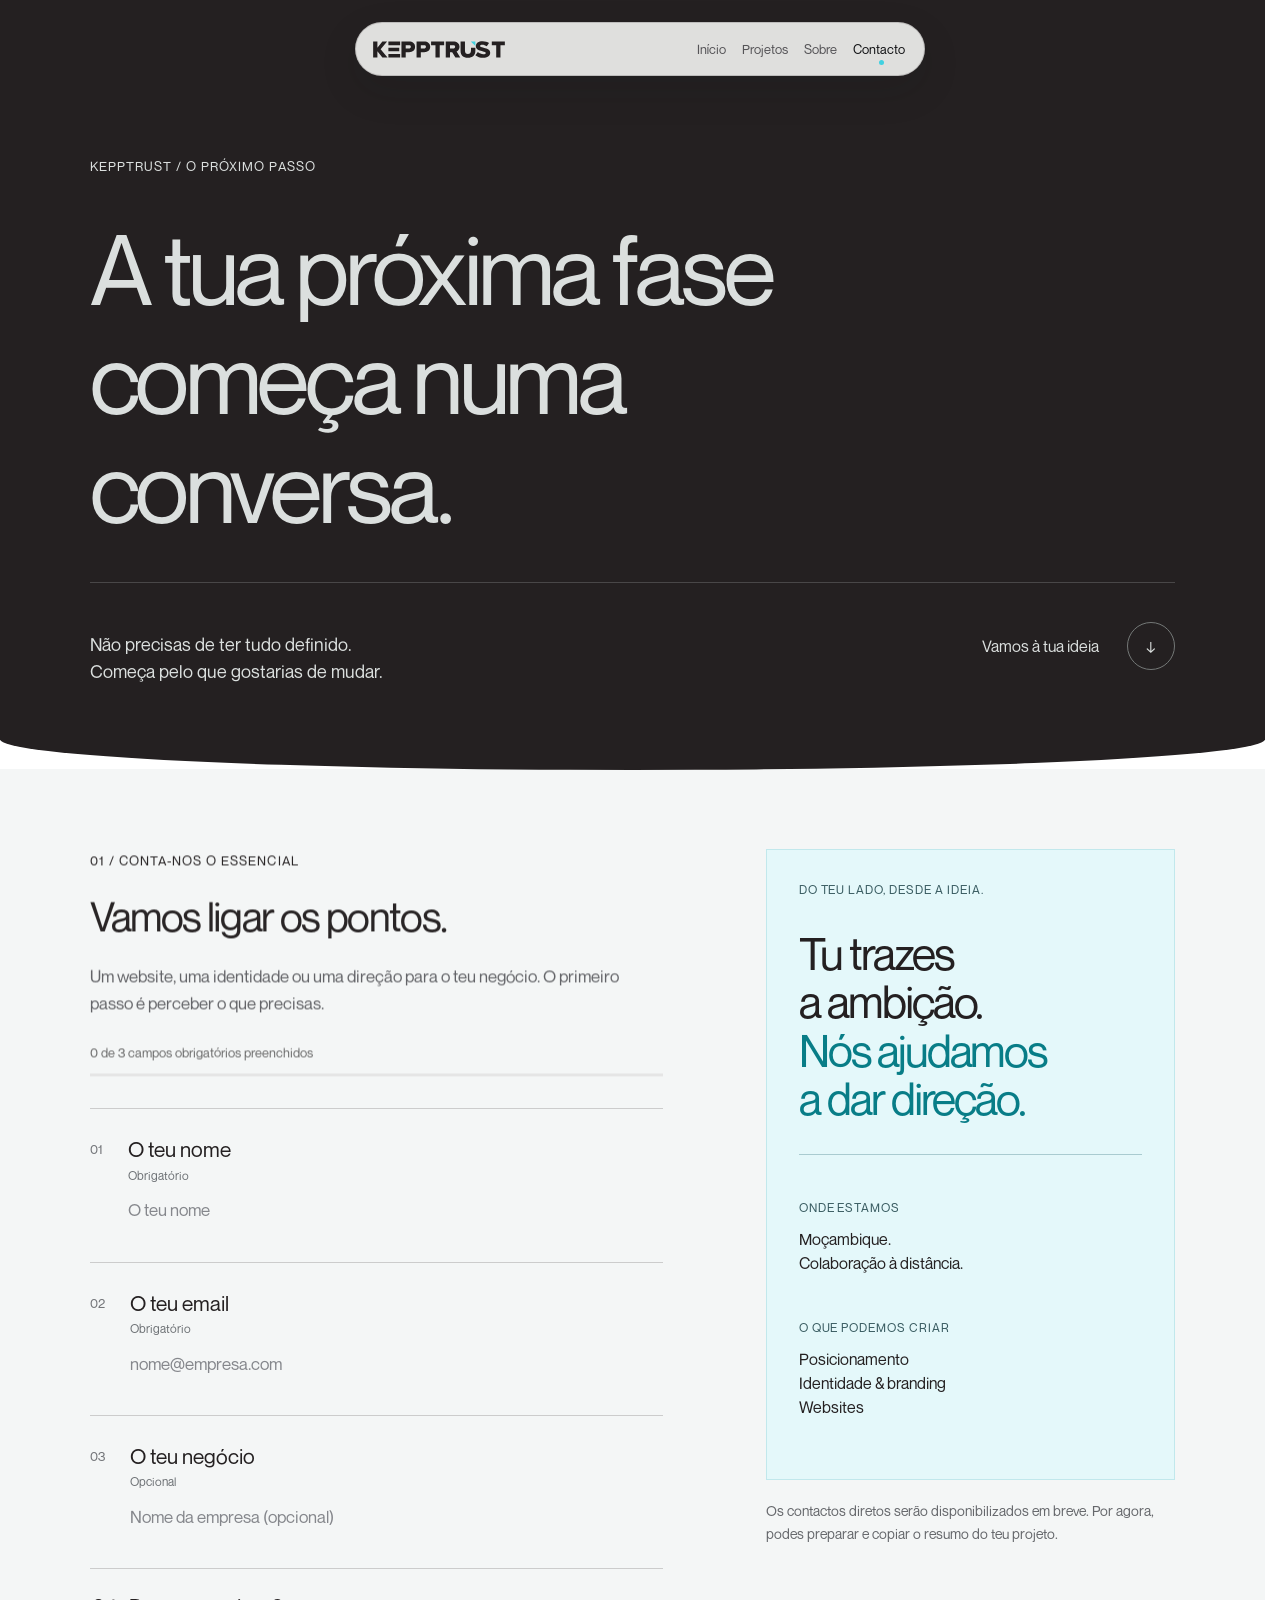
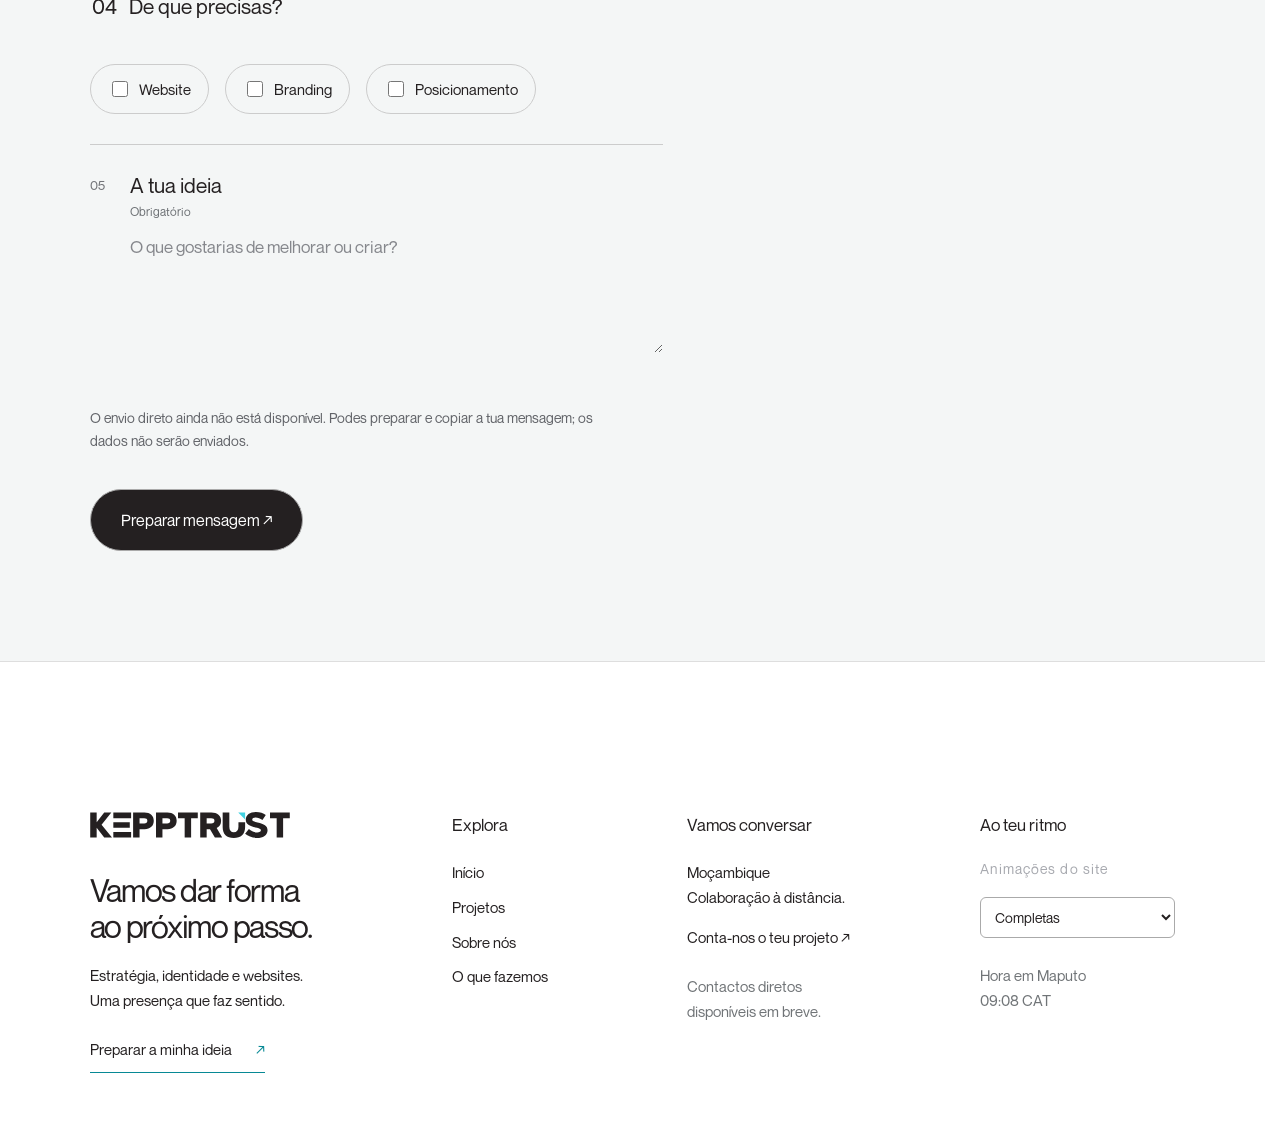
==== commit cc571e00: "Add social share previews, favicon, and basic SEO files Adds Open Graph/Twitter card meta tags and a" ====
--- a/contacto/index.html
+++ b/contacto/index.html
@@ -1,3 +1,3 @@
 <!DOCTYPE html>
 
-<html lang="pt"><head><meta charset="utf-8"/><script>(()=>{try{const v=localStorage.getItem('kepp-motion');if(['full','reduced','system'].includes(v))document.documentElement.dataset.motion=v}catch{}document.documentElement.classList.add('motion-boot');window.keppMotionFailsafe=setTimeout(()=>{document.documentElement.classList.remove('motion-boot','motion-busy');const c=document.getElementById('page-curtain');if(c)c.hidden=true},8000)})();</script><meta content="width=device-width,initial-scale=1" name="viewport"/><meta content="KeppTrust — estratégia, branding e websites. Contacto." name="description"/><title>Contacto — KeppTrust</title><link href="/style.css?v=52" rel="stylesheet"/><link as="font" crossorigin="" href="/assets/fonts/NeueMontreal-Regular.otf" rel="preload" type="font/otf"/><style>.motion-boot{background:#141517}.motion-boot body{background:#141517}.motion-boot #page-curtain{display:flex!important;transform:translateY(0)!important}.motion-boot body>header,.motion-boot body>main{visibility:hidden}#page-curtain{position:fixed;inset:0;z-index:9999;background:#141517;color:#fff;display:flex;align-items:center;justify-content:center;pointer-events:all;overflow:hidden}#page-curtain[hidden]{display:none}.motion-busy{overflow:hidden;cursor:wait}#curtain-word{font:400 clamp(26px,3vw,45px)/1.2 'KeppTrust Sans',Arial,sans-serif;display:flex;align-items:center;gap:.45em;letter-spacing:-.025em}#curtain-word:before{content:'';width:.15em;height:.15em;border-radius:50%;background:currentColor;flex-shrink:0}</style><link rel="stylesheet" href="/contact-kepp.css?v=3"/></head><body class="inner-page contact-kepp"><div aria-hidden="true" hidden="" id="page-curtain"><span id="curtain-word">KeppTrust</span></div><a class="skip" href="#conteudo">Saltar para o conteúdo</a><header class="floating-nav-shell"><div class="floating-nav" data-expanded="true"><a aria-label="KeppTrust início" class="wordmark floating-wordmark" href="/">KeppTrust</a><nav aria-label="Navegação principal" class="floating-links" id="floating-links"><a data-page-title="Início" href="/">Início</a><a data-page-title="Projetos" href="/projetos/">Projetos</a><a data-page-title="Sobre nós" href="/sobre/">Sobre</a><a data-page-title="Contacto" href="/contacto/">Contacto</a></nav><button aria-controls="floating-links" aria-expanded="true" aria-hidden="true" aria-label="Expandir navegação" class="nav-expand" tabindex="-1" type="button"><span aria-hidden="true" class="nav-menu-lines"><i></i><i></i></span></button></div></header><main id="conteudo"><section class="contact-opening section"><span class="eyebrow">KEPPTRUST / O PRÓXIMO PASSO</span><h1>A tua próxima fase<br/>começa numa<br/><span>conversa.</span></h1><div class="contact-opening-bottom"><p>Não precisas de ter tudo definido.<br/>Começa pelo que gostarias de mudar.</p><a href="#brief-form" class="start-brief">Vamos à tua ideia <span aria-hidden="true">↓</span></a></div></section><section class="contact-layout section"><div><div class="brief-heading"><span class="eyebrow">01 / CONTA-NOS O ESSENCIAL</span><h2>Vamos ligar os pontos.</h2><p>Um website, uma identidade ou uma direção para o teu negócio. O primeiro passo é perceber o que precisas.</p><div class="brief-progress" hidden><span id="brief-progress-label">0 de 3 campos obrigatórios preenchidos</span><progress max="3" value="0" aria-labelledby="brief-progress-label"></progress></div></div><form id="brief-form" aria-label="Preparar resumo do projeto"><div class="form-row"><span>01</span><label for="name">O teu nome <small>Obrigatório</small><input autocomplete="name" id="name" maxlength="120" name="name" placeholder="O teu nome" required=""/></label></div><div class="form-row"><span>02</span><label for="email">O teu email <small>Obrigatório</small><input autocomplete="email" id="email" maxlength="180" name="email" placeholder="nome@empresa.com" required="" type="email"/></label></div><div class="form-row"><span>03</span><label for="company">O teu negócio <small>Opcional</small><input autocomplete="organization" id="company" maxlength="180" name="company" placeholder="Nome da empresa (opcional)"/></label></div><fieldset class="form-services"><legend>04   De que precisas?</legend><label><input name="service" type="checkbox" value="Website"/> Website</label><label><input name="service" type="checkbox" value="Branding"/> Branding</label><label><input name="service" type="checkbox" value="Posicionamento"/> Posicionamento</label></fieldset><div class="form-row"><span>05</span><label for="message">A tua ideia <small>Obrigatório</small><textarea id="message" maxlength="5000" minlength="10" name="message" placeholder="O que gostarias de melhorar ou criar?" required="" rows="4"></textarea></label></div><p class="form-note">O envio direto ainda não está disponível. Podes preparar e copiar a tua mensagem; os dados não serão enviados.</p><button class="outline-button" type="submit">Preparar mensagem ↗</button><div hidden="" id="brief-result"><h2>A tua mensagem</h2><textarea aria-label="Mensagem preparada" id="brief-text" readonly="" rows="9"></textarea><button class="outline-button" id="copy-brief" type="button">Copiar mensagem</button><p id="copy-status" role="status"></p></div></form></div><aside class="contact-aside"><div class="contact-note-card"><span class="eyebrow">DO TEU LADO, DESDE A IDEIA.</span><h2>Tu trazes<br/>a ambição.<br/><span>Nós ajudamos<br/>a dar direção.</span></h2><div class="contact-card-rule"></div><span class="eyebrow">ONDE ESTAMOS</span><p>Moçambique.<br/>Colaboração à distância.</p><span class="eyebrow">O QUE PODEMOS CRIAR</span><p>Posicionamento<br/>Identidade &amp; branding<br/>Websites</p></div><p class="contact-availability">Os contactos diretos serão disponibilizados em breve. Por agora, podes preparar e copiar o resumo do teu projeto.</p></aside></section><footer id="contacto" class="kepp-footer"><div class="footer-inner"><div class="kepp-footer-grid"><div class="footer-brand"><img src="/assets/brand/kepptrust-wordmark.svg" width="200" height="32" alt="KeppTrust"/><h2>Vamos dar forma<br/>ao próximo passo.</h2><p>Estratégia, identidade e websites.<br/>Uma presença que faz sentido.</p><a class="footer-cta" href="#brief-form">Preparar a minha ideia <span aria-hidden="true">↗</span></a></div><div><h3>Explora</h3><a href="/">Início</a><a href="/projetos/">Projetos</a><a href="/sobre/">Sobre nós</a><a href="/sobre/#servicos">O que fazemos</a></div><div><h3>Vamos conversar</h3><p>Moçambique<br/>Colaboração à distância.</p><a href="#brief-form">Conta-nos o teu projeto ↗</a><p class="footer-muted">Contactos diretos<br/>disponíveis em breve.</p></div><div><h3>Ao teu ritmo</h3><div class="motion-preference"><label for="motion-choice">Animações do site</label><select id="motion-choice"><option value="system">Sistema</option><option value="full">Completas</option><option value="reduced">Reduzidas</option></select><span class="sr-only" id="motion-status" role="status"></span></div><p class="footer-muted">Hora em Maputo<br/><span id="time"></span></p></div></div><div class="kepp-footer-base"><span>© 2026 KeppTrust</span><span>Clareza. Criatividade. Confiança.</span><a href="#conteudo">Voltar ao topo ↑</a></div></div></footer></main><script src="/app.js?v=10"></script><script src="/floating-nav.js?v=1" defer></script><script src="/motion.js?v=17"></script><script src="/contact-kepp.js?v=3" defer></script></body></html>
+<html lang="pt"><head><meta charset="utf-8"/><script>(()=>{try{const v=localStorage.getItem('kepp-motion');if(['full','reduced','system'].includes(v))document.documentElement.dataset.motion=v}catch{}document.documentElement.classList.add('motion-boot');window.keppMotionFailsafe=setTimeout(()=>{document.documentElement.classList.remove('motion-boot','motion-busy');const c=document.getElementById('page-curtain');if(c)c.hidden=true},8000)})();</script><meta content="width=device-width,initial-scale=1" name="viewport"/><meta content="KeppTrust — estratégia, branding e websites. Contacto." name="description"/><link rel="icon" href="/favicon.svg" type="image/svg+xml"/><link rel="icon" href="/favicon.png" type="image/png" sizes="512x512"/><link rel="apple-touch-icon" href="/apple-touch-icon.png"/><link rel="canonical" href="https://kepptrust.vercel.app/contacto/"/><meta property="og:type" content="website"/><meta property="og:site_name" content="KeppTrust"/><meta property="og:locale" content="pt_MZ"/><meta property="og:title" content="Contacto — KeppTrust"/><meta property="og:description" content="KeppTrust — estratégia, branding e websites. Contacto."/><meta property="og:url" content="https://kepptrust.vercel.app/contacto/"/><meta property="og:image" content="https://kepptrust.vercel.app/assets/social/og-cover.png"/><meta property="og:image:width" content="1200"/><meta property="og:image:height" content="630"/><meta property="og:image:alt" content="KeppTrust — Estúdio de marcas e experiências digitais"/><meta name="twitter:card" content="summary_large_image"/><meta name="twitter:title" content="Contacto — KeppTrust"/><meta name="twitter:description" content="KeppTrust — estratégia, branding e websites. Contacto."/><meta name="twitter:image" content="https://kepptrust.vercel.app/assets/social/og-cover.png"/><title>Contacto — KeppTrust</title><link href="/style.css?v=52" rel="stylesheet"/><link as="font" crossorigin="" href="/assets/fonts/NeueMontreal-Regular.otf" rel="preload" type="font/otf"/><style>.motion-boot{background:#141517}.motion-boot body{background:#141517}.motion-boot #page-curtain{display:flex!important;transform:translateY(0)!important}.motion-boot body>header,.motion-boot body>main{visibility:hidden}#page-curtain{position:fixed;inset:0;z-index:9999;background:#141517;color:#fff;display:flex;align-items:center;justify-content:center;pointer-events:all;overflow:hidden}#page-curtain[hidden]{display:none}.motion-busy{overflow:hidden;cursor:wait}#curtain-word{font:400 clamp(26px,3vw,45px)/1.2 'KeppTrust Sans',Arial,sans-serif;display:flex;align-items:center;gap:.45em;letter-spacing:-.025em}#curtain-word:before{content:'';width:.15em;height:.15em;border-radius:50%;background:currentColor;flex-shrink:0}</style><link rel="stylesheet" href="/contact-kepp.css?v=3"/></head><body class="inner-page contact-kepp"><div aria-hidden="true" hidden="" id="page-curtain"><span id="curtain-word">KeppTrust</span></div><a class="skip" href="#conteudo">Saltar para o conteúdo</a><header class="floating-nav-shell"><div class="floating-nav" data-expanded="true"><a aria-label="KeppTrust início" class="wordmark floating-wordmark" href="/">KeppTrust</a><nav aria-label="Navegação principal" class="floating-links" id="floating-links"><a data-page-title="Início" href="/">Início</a><a data-page-title="Projetos" href="/projetos/">Projetos</a><a data-page-title="Sobre nós" href="/sobre/">Sobre</a><a data-page-title="Contacto" href="/contacto/">Contacto</a></nav><button aria-controls="floating-links" aria-expanded="true" aria-hidden="true" aria-label="Expandir navegação" class="nav-expand" tabindex="-1" type="button"><span aria-hidden="true" class="nav-menu-lines"><i></i><i></i></span></button></div></header><main id="conteudo"><section class="contact-opening section"><span class="eyebrow">KEPPTRUST / O PRÓXIMO PASSO</span><h1>A tua próxima fase<br/>começa numa<br/><span>conversa.</span></h1><div class="contact-opening-bottom"><p>Não precisas de ter tudo definido.<br/>Começa pelo que gostarias de mudar.</p><a href="#brief-form" class="start-brief">Vamos à tua ideia <span aria-hidden="true">↓</span></a></div></section><section class="contact-layout section"><div><div class="brief-heading"><span class="eyebrow">01 / CONTA-NOS O ESSENCIAL</span><h2>Vamos ligar os pontos.</h2><p>Um website, uma identidade ou uma direção para o teu negócio. O primeiro passo é perceber o que precisas.</p><div class="brief-progress" hidden><span id="brief-progress-label">0 de 3 campos obrigatórios preenchidos</span><progress max="3" value="0" aria-labelledby="brief-progress-label"></progress></div></div><form id="brief-form" aria-label="Preparar resumo do projeto"><div class="form-row"><span>01</span><label for="name">O teu nome <small>Obrigatório</small><input autocomplete="name" id="name" maxlength="120" name="name" placeholder="O teu nome" required=""/></label></div><div class="form-row"><span>02</span><label for="email">O teu email <small>Obrigatório</small><input autocomplete="email" id="email" maxlength="180" name="email" placeholder="nome@empresa.com" required="" type="email"/></label></div><div class="form-row"><span>03</span><label for="company">O teu negócio <small>Opcional</small><input autocomplete="organization" id="company" maxlength="180" name="company" placeholder="Nome da empresa (opcional)"/></label></div><fieldset class="form-services"><legend>04   De que precisas?</legend><label><input name="service" type="checkbox" value="Website"/> Website</label><label><input name="service" type="checkbox" value="Branding"/> Branding</label><label><input name="service" type="checkbox" value="Posicionamento"/> Posicionamento</label></fieldset><div class="form-row"><span>05</span><label for="message">A tua ideia <small>Obrigatório</small><textarea id="message" maxlength="5000" minlength="10" name="message" placeholder="O que gostarias de melhorar ou criar?" required="" rows="4"></textarea></label></div><p class="form-note">O envio direto ainda não está disponível. Podes preparar e copiar a tua mensagem; os dados não serão enviados.</p><button class="outline-button" type="submit">Preparar mensagem ↗</button><div hidden="" id="brief-result"><h2>A tua mensagem</h2><textarea aria-label="Mensagem preparada" id="brief-text" readonly="" rows="9"></textarea><button class="outline-button" id="copy-brief" type="button">Copiar mensagem</button><p id="copy-status" role="status"></p></div></form></div><aside class="contact-aside"><div class="contact-note-card"><span class="eyebrow">DO TEU LADO, DESDE A IDEIA.</span><h2>Tu trazes<br/>a ambição.<br/><span>Nós ajudamos<br/>a dar direção.</span></h2><div class="contact-card-rule"></div><span class="eyebrow">ONDE ESTAMOS</span><p>Moçambique.<br/>Colaboração à distância.</p><span class="eyebrow">O QUE PODEMOS CRIAR</span><p>Posicionamento<br/>Identidade &amp; branding<br/>Websites</p></div><p class="contact-availability">Os contactos diretos serão disponibilizados em breve. Por agora, podes preparar e copiar o resumo do teu projeto.</p></aside></section><footer id="contacto" class="kepp-footer"><div class="footer-inner"><div class="kepp-footer-grid"><div class="footer-brand"><img src="/assets/brand/kepptrust-wordmark.svg" width="200" height="32" alt="KeppTrust"/><h2>Vamos dar forma<br/>ao próximo passo.</h2><p>Estratégia, identidade e websites.<br/>Uma presença que faz sentido.</p><a class="footer-cta" href="#brief-form">Preparar a minha ideia <span aria-hidden="true">↗</span></a></div><div><h3>Explora</h3><a href="/">Início</a><a href="/projetos/">Projetos</a><a href="/sobre/">Sobre nós</a><a href="/sobre/#servicos">O que fazemos</a></div><div><h3>Vamos conversar</h3><p>Moçambique<br/>Colaboração à distância.</p><a href="#brief-form">Conta-nos o teu projeto ↗</a><p class="footer-muted">Contactos diretos<br/>disponíveis em breve.</p></div><div><h3>Ao teu ritmo</h3><div class="motion-preference"><label for="motion-choice">Animações do site</label><select id="motion-choice"><option value="system">Sistema</option><option value="full">Completas</option><option value="reduced">Reduzidas</option></select><span class="sr-only" id="motion-status" role="status"></span></div><p class="footer-muted">Hora em Maputo<br/><span id="time"></span></p></div></div><div class="kepp-footer-base"><span>© 2026 KeppTrust</span><span>Clareza. Criatividade. Confiança.</span><a href="#conteudo">Voltar ao topo ↑</a></div></div></footer></main><script src="/app.js?v=31"></script><script src="/floating-nav.js?v=1" defer></script><script src="/motion.js?v=17"></script><script src="/contact-kepp.js?v=3" defer></script></body></html>
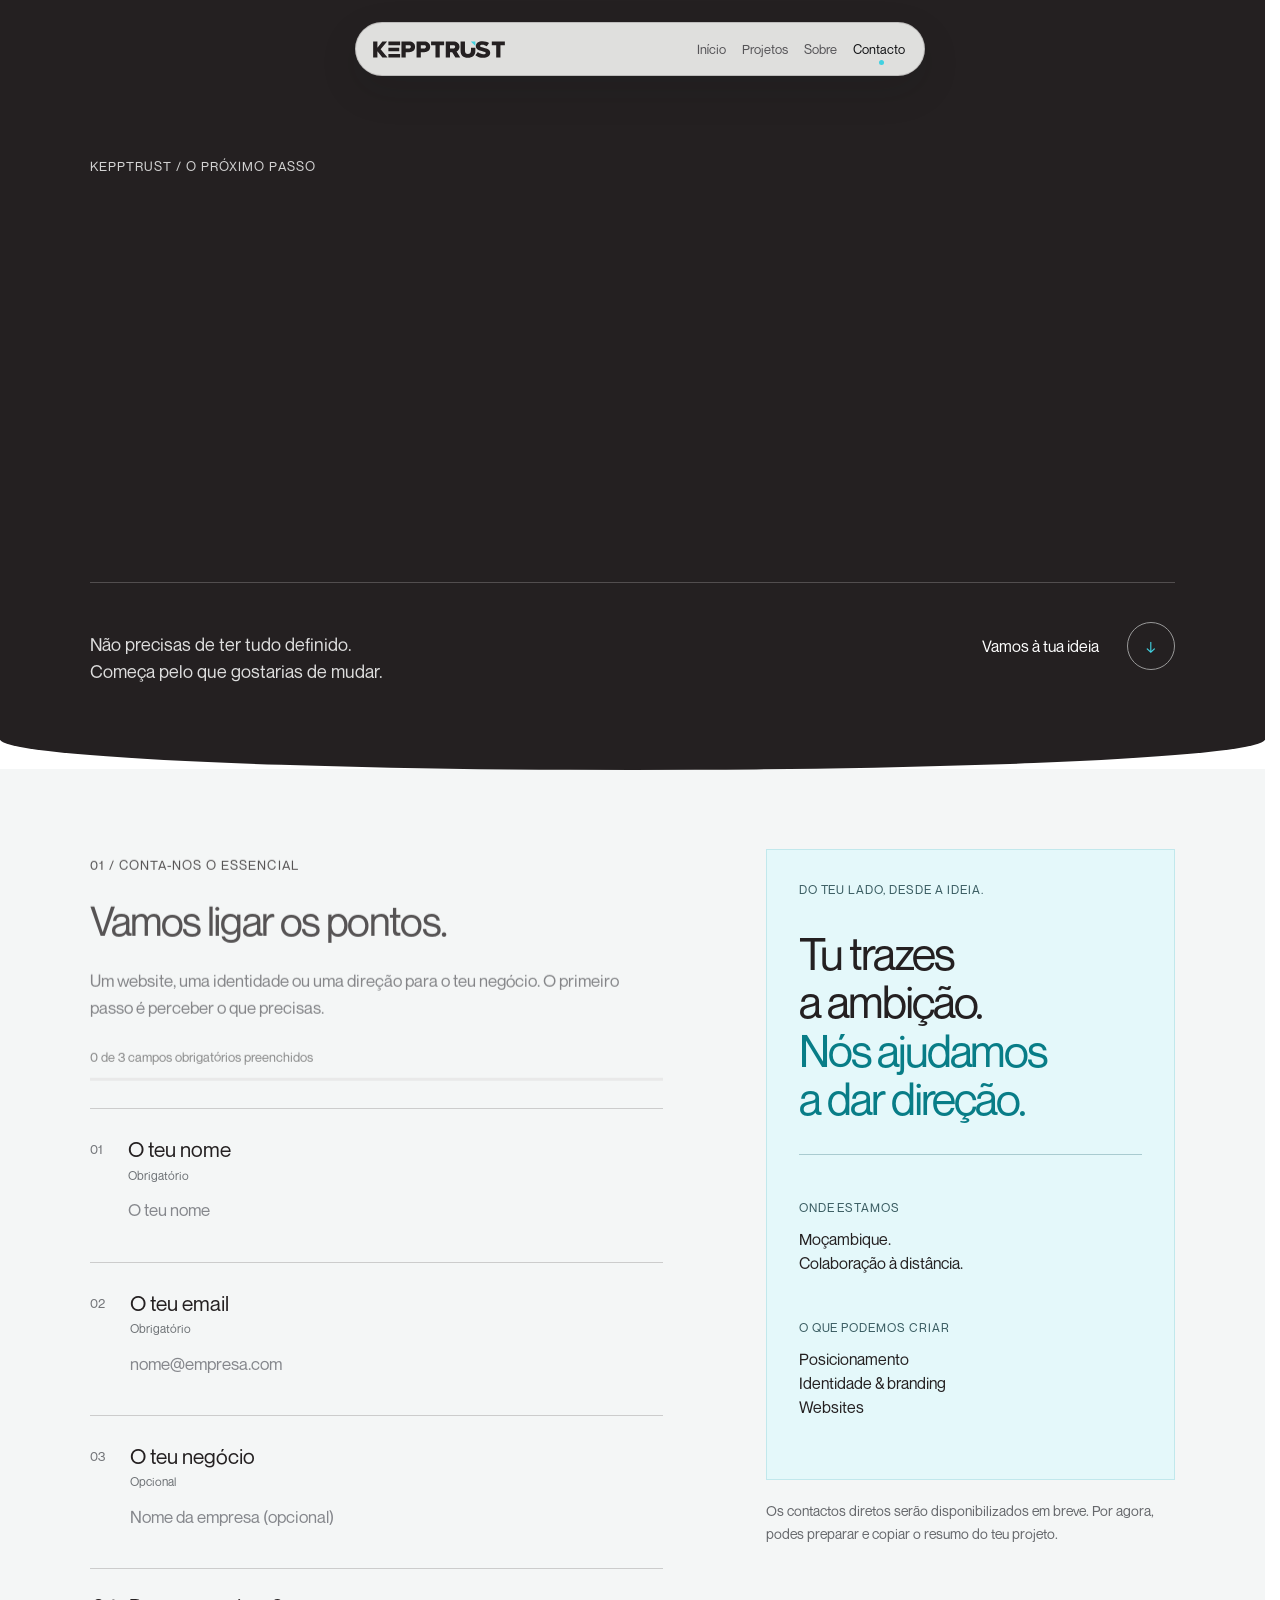
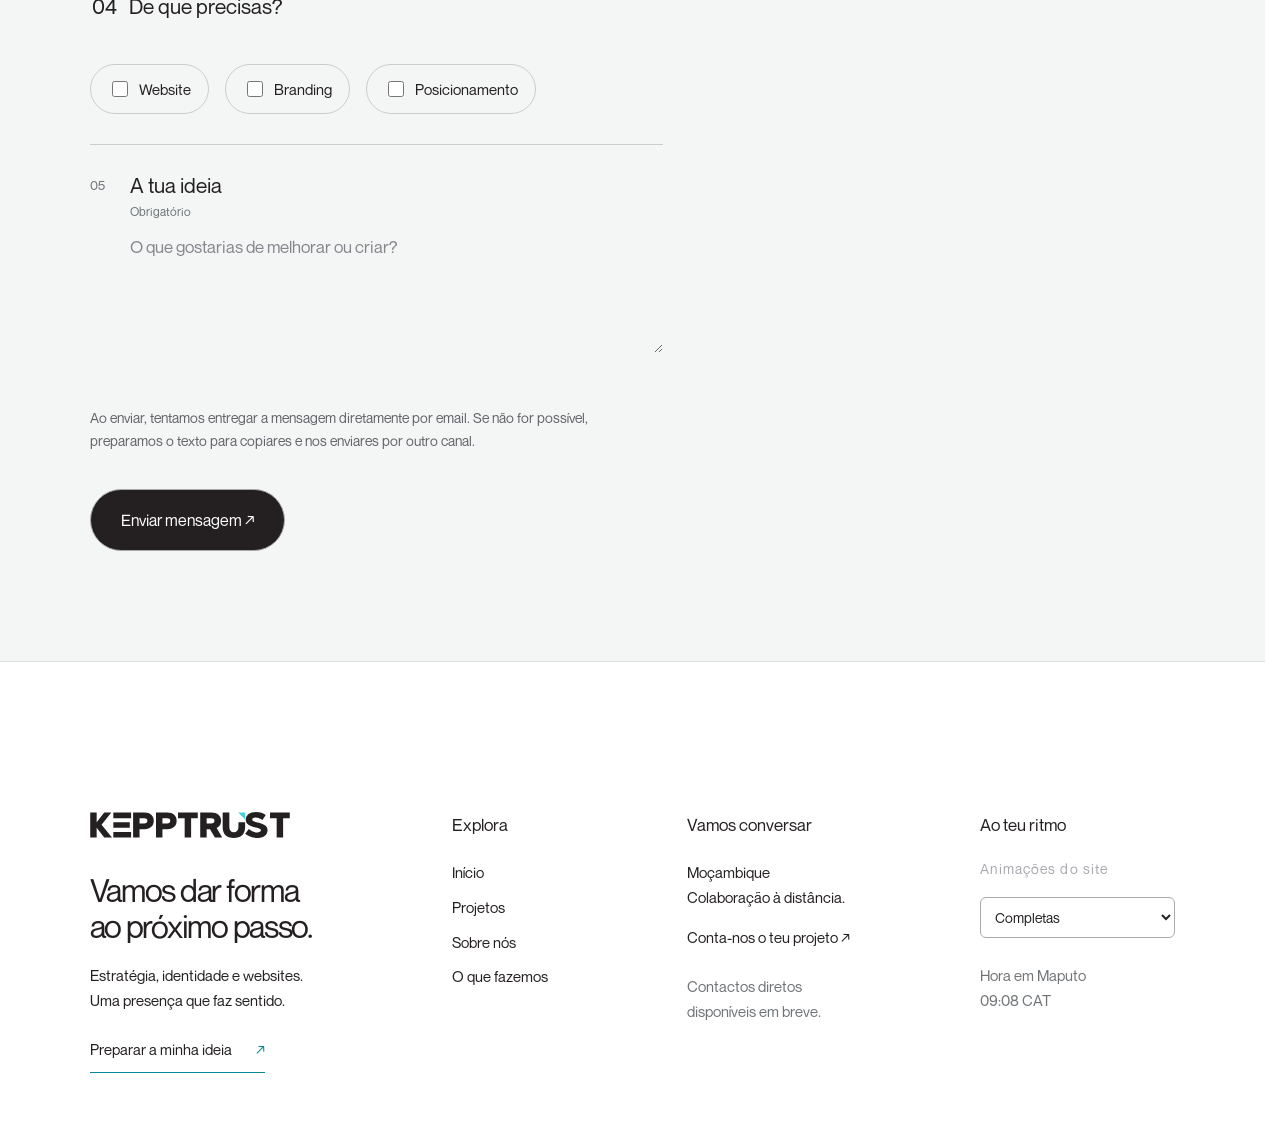
==== commit 5e8c8085: "Add real email delivery to the contact form Adds a Vercel serverless function (api/contact.js) that " ====
--- a/contacto/index.html
+++ b/contacto/index.html
@@ -1,3 +1,3 @@
 <!DOCTYPE html>
 
-<html lang="pt"><head><meta charset="utf-8"/><script>(()=>{try{const v=localStorage.getItem('kepp-motion');if(['full','reduced','system'].includes(v))document.documentElement.dataset.motion=v}catch{}document.documentElement.classList.add('motion-boot');window.keppMotionFailsafe=setTimeout(()=>{document.documentElement.classList.remove('motion-boot','motion-busy');const c=document.getElementById('page-curtain');if(c)c.hidden=true},8000)})();</script><meta content="width=device-width,initial-scale=1" name="viewport"/><meta content="KeppTrust — estratégia, branding e websites. Contacto." name="description"/><link rel="icon" href="/favicon.svg" type="image/svg+xml"/><link rel="icon" href="/favicon.png" type="image/png" sizes="512x512"/><link rel="apple-touch-icon" href="/apple-touch-icon.png"/><link rel="canonical" href="https://kepptrust.vercel.app/contacto/"/><meta property="og:type" content="website"/><meta property="og:site_name" content="KeppTrust"/><meta property="og:locale" content="pt_MZ"/><meta property="og:title" content="Contacto — KeppTrust"/><meta property="og:description" content="KeppTrust — estratégia, branding e websites. Contacto."/><meta property="og:url" content="https://kepptrust.vercel.app/contacto/"/><meta property="og:image" content="https://kepptrust.vercel.app/assets/social/og-cover.png"/><meta property="og:image:width" content="1200"/><meta property="og:image:height" content="630"/><meta property="og:image:alt" content="KeppTrust — Estúdio de marcas e experiências digitais"/><meta name="twitter:card" content="summary_large_image"/><meta name="twitter:title" content="Contacto — KeppTrust"/><meta name="twitter:description" content="KeppTrust — estratégia, branding e websites. Contacto."/><meta name="twitter:image" content="https://kepptrust.vercel.app/assets/social/og-cover.png"/><title>Contacto — KeppTrust</title><link href="/style.css?v=52" rel="stylesheet"/><link as="font" crossorigin="" href="/assets/fonts/NeueMontreal-Regular.otf" rel="preload" type="font/otf"/><style>.motion-boot{background:#141517}.motion-boot body{background:#141517}.motion-boot #page-curtain{display:flex!important;transform:translateY(0)!important}.motion-boot body>header,.motion-boot body>main{visibility:hidden}#page-curtain{position:fixed;inset:0;z-index:9999;background:#141517;color:#fff;display:flex;align-items:center;justify-content:center;pointer-events:all;overflow:hidden}#page-curtain[hidden]{display:none}.motion-busy{overflow:hidden;cursor:wait}#curtain-word{font:400 clamp(26px,3vw,45px)/1.2 'KeppTrust Sans',Arial,sans-serif;display:flex;align-items:center;gap:.45em;letter-spacing:-.025em}#curtain-word:before{content:'';width:.15em;height:.15em;border-radius:50%;background:currentColor;flex-shrink:0}</style><link rel="stylesheet" href="/contact-kepp.css?v=3"/></head><body class="inner-page contact-kepp"><div aria-hidden="true" hidden="" id="page-curtain"><span id="curtain-word">KeppTrust</span></div><a class="skip" href="#conteudo">Saltar para o conteúdo</a><header class="floating-nav-shell"><div class="floating-nav" data-expanded="true"><a aria-label="KeppTrust início" class="wordmark floating-wordmark" href="/">KeppTrust</a><nav aria-label="Navegação principal" class="floating-links" id="floating-links"><a data-page-title="Início" href="/">Início</a><a data-page-title="Projetos" href="/projetos/">Projetos</a><a data-page-title="Sobre nós" href="/sobre/">Sobre</a><a data-page-title="Contacto" href="/contacto/">Contacto</a></nav><button aria-controls="floating-links" aria-expanded="true" aria-hidden="true" aria-label="Expandir navegação" class="nav-expand" tabindex="-1" type="button"><span aria-hidden="true" class="nav-menu-lines"><i></i><i></i></span></button></div></header><main id="conteudo"><section class="contact-opening section"><span class="eyebrow">KEPPTRUST / O PRÓXIMO PASSO</span><h1>A tua próxima fase<br/>começa numa<br/><span>conversa.</span></h1><div class="contact-opening-bottom"><p>Não precisas de ter tudo definido.<br/>Começa pelo que gostarias de mudar.</p><a href="#brief-form" class="start-brief">Vamos à tua ideia <span aria-hidden="true">↓</span></a></div></section><section class="contact-layout section"><div><div class="brief-heading"><span class="eyebrow">01 / CONTA-NOS O ESSENCIAL</span><h2>Vamos ligar os pontos.</h2><p>Um website, uma identidade ou uma direção para o teu negócio. O primeiro passo é perceber o que precisas.</p><div class="brief-progress" hidden><span id="brief-progress-label">0 de 3 campos obrigatórios preenchidos</span><progress max="3" value="0" aria-labelledby="brief-progress-label"></progress></div></div><form id="brief-form" aria-label="Preparar resumo do projeto"><div class="form-row"><span>01</span><label for="name">O teu nome <small>Obrigatório</small><input autocomplete="name" id="name" maxlength="120" name="name" placeholder="O teu nome" required=""/></label></div><div class="form-row"><span>02</span><label for="email">O teu email <small>Obrigatório</small><input autocomplete="email" id="email" maxlength="180" name="email" placeholder="nome@empresa.com" required="" type="email"/></label></div><div class="form-row"><span>03</span><label for="company">O teu negócio <small>Opcional</small><input autocomplete="organization" id="company" maxlength="180" name="company" placeholder="Nome da empresa (opcional)"/></label></div><fieldset class="form-services"><legend>04   De que precisas?</legend><label><input name="service" type="checkbox" value="Website"/> Website</label><label><input name="service" type="checkbox" value="Branding"/> Branding</label><label><input name="service" type="checkbox" value="Posicionamento"/> Posicionamento</label></fieldset><div class="form-row"><span>05</span><label for="message">A tua ideia <small>Obrigatório</small><textarea id="message" maxlength="5000" minlength="10" name="message" placeholder="O que gostarias de melhorar ou criar?" required="" rows="4"></textarea></label></div><p class="form-note">O envio direto ainda não está disponível. Podes preparar e copiar a tua mensagem; os dados não serão enviados.</p><button class="outline-button" type="submit">Preparar mensagem ↗</button><div hidden="" id="brief-result"><h2>A tua mensagem</h2><textarea aria-label="Mensagem preparada" id="brief-text" readonly="" rows="9"></textarea><button class="outline-button" id="copy-brief" type="button">Copiar mensagem</button><p id="copy-status" role="status"></p></div></form></div><aside class="contact-aside"><div class="contact-note-card"><span class="eyebrow">DO TEU LADO, DESDE A IDEIA.</span><h2>Tu trazes<br/>a ambição.<br/><span>Nós ajudamos<br/>a dar direção.</span></h2><div class="contact-card-rule"></div><span class="eyebrow">ONDE ESTAMOS</span><p>Moçambique.<br/>Colaboração à distância.</p><span class="eyebrow">O QUE PODEMOS CRIAR</span><p>Posicionamento<br/>Identidade &amp; branding<br/>Websites</p></div><p class="contact-availability">Os contactos diretos serão disponibilizados em breve. Por agora, podes preparar e copiar o resumo do teu projeto.</p></aside></section><footer id="contacto" class="kepp-footer"><div class="footer-inner"><div class="kepp-footer-grid"><div class="footer-brand"><img src="/assets/brand/kepptrust-wordmark.svg" width="200" height="32" alt="KeppTrust"/><h2>Vamos dar forma<br/>ao próximo passo.</h2><p>Estratégia, identidade e websites.<br/>Uma presença que faz sentido.</p><a class="footer-cta" href="#brief-form">Preparar a minha ideia <span aria-hidden="true">↗</span></a></div><div><h3>Explora</h3><a href="/">Início</a><a href="/projetos/">Projetos</a><a href="/sobre/">Sobre nós</a><a href="/sobre/#servicos">O que fazemos</a></div><div><h3>Vamos conversar</h3><p>Moçambique<br/>Colaboração à distância.</p><a href="#brief-form">Conta-nos o teu projeto ↗</a><p class="footer-muted">Contactos diretos<br/>disponíveis em breve.</p></div><div><h3>Ao teu ritmo</h3><div class="motion-preference"><label for="motion-choice">Animações do site</label><select id="motion-choice"><option value="system">Sistema</option><option value="full">Completas</option><option value="reduced">Reduzidas</option></select><span class="sr-only" id="motion-status" role="status"></span></div><p class="footer-muted">Hora em Maputo<br/><span id="time"></span></p></div></div><div class="kepp-footer-base"><span>© 2026 KeppTrust</span><span>Clareza. Criatividade. Confiança.</span><a href="#conteudo">Voltar ao topo ↑</a></div></div></footer></main><script src="/app.js?v=31"></script><script src="/floating-nav.js?v=1" defer></script><script src="/motion.js?v=17"></script><script src="/contact-kepp.js?v=3" defer></script></body></html>
+<html lang="pt"><head><meta charset="utf-8"/><script>(()=>{try{const v=localStorage.getItem('kepp-motion');if(['full','reduced','system'].includes(v))document.documentElement.dataset.motion=v}catch{}document.documentElement.classList.add('motion-boot');window.keppMotionFailsafe=setTimeout(()=>{document.documentElement.classList.remove('motion-boot','motion-busy');const c=document.getElementById('page-curtain');if(c)c.hidden=true},8000)})();</script><meta content="width=device-width,initial-scale=1" name="viewport"/><meta content="KeppTrust — estratégia, branding e websites. Contacto." name="description"/><link rel="icon" href="/favicon.svg" type="image/svg+xml"/><link rel="icon" href="/favicon.png" type="image/png" sizes="512x512"/><link rel="apple-touch-icon" href="/apple-touch-icon.png"/><link rel="canonical" href="https://kepptrust.vercel.app/contacto/"/><meta property="og:type" content="website"/><meta property="og:site_name" content="KeppTrust"/><meta property="og:locale" content="pt_MZ"/><meta property="og:title" content="Contacto — KeppTrust"/><meta property="og:description" content="KeppTrust — estratégia, branding e websites. Contacto."/><meta property="og:url" content="https://kepptrust.vercel.app/contacto/"/><meta property="og:image" content="https://kepptrust.vercel.app/assets/social/og-cover.png"/><meta property="og:image:width" content="1200"/><meta property="og:image:height" content="630"/><meta property="og:image:alt" content="KeppTrust — Estúdio de marcas e experiências digitais"/><meta name="twitter:card" content="summary_large_image"/><meta name="twitter:title" content="Contacto — KeppTrust"/><meta name="twitter:description" content="KeppTrust — estratégia, branding e websites. Contacto."/><meta name="twitter:image" content="https://kepptrust.vercel.app/assets/social/og-cover.png"/><title>Contacto — KeppTrust</title><link href="/style.css?v=52" rel="stylesheet"/><link as="font" crossorigin="" href="/assets/fonts/NeueMontreal-Regular.otf" rel="preload" type="font/otf"/><style>.motion-boot{background:#141517}.motion-boot body{background:#141517}.motion-boot #page-curtain{display:flex!important;transform:translateY(0)!important}.motion-boot body>header,.motion-boot body>main{visibility:hidden}#page-curtain{position:fixed;inset:0;z-index:9999;background:#141517;color:#fff;display:flex;align-items:center;justify-content:center;pointer-events:all;overflow:hidden}#page-curtain[hidden]{display:none}.motion-busy{overflow:hidden;cursor:wait}#curtain-word{font:400 clamp(26px,3vw,45px)/1.2 'KeppTrust Sans',Arial,sans-serif;display:flex;align-items:center;gap:.45em;letter-spacing:-.025em}#curtain-word:before{content:'';width:.15em;height:.15em;border-radius:50%;background:currentColor;flex-shrink:0}</style><link rel="stylesheet" href="/contact-kepp.css?v=3"/></head><body class="inner-page contact-kepp"><div aria-hidden="true" hidden="" id="page-curtain"><span id="curtain-word">KeppTrust</span></div><a class="skip" href="#conteudo">Saltar para o conteúdo</a><header class="floating-nav-shell"><div class="floating-nav" data-expanded="true"><a aria-label="KeppTrust início" class="wordmark floating-wordmark" href="/">KeppTrust</a><nav aria-label="Navegação principal" class="floating-links" id="floating-links"><a data-page-title="Início" href="/">Início</a><a data-page-title="Projetos" href="/projetos/">Projetos</a><a data-page-title="Sobre nós" href="/sobre/">Sobre</a><a data-page-title="Contacto" href="/contacto/">Contacto</a></nav><button aria-controls="floating-links" aria-expanded="true" aria-hidden="true" aria-label="Expandir navegação" class="nav-expand" tabindex="-1" type="button"><span aria-hidden="true" class="nav-menu-lines"><i></i><i></i></span></button></div></header><main id="conteudo"><section class="contact-opening section"><span class="eyebrow">KEPPTRUST / O PRÓXIMO PASSO</span><h1>A tua próxima fase<br/>começa numa<br/><span>conversa.</span></h1><div class="contact-opening-bottom"><p>Não precisas de ter tudo definido.<br/>Começa pelo que gostarias de mudar.</p><a href="#brief-form" class="start-brief">Vamos à tua ideia <span aria-hidden="true">↓</span></a></div></section><section class="contact-layout section"><div><div class="brief-heading"><span class="eyebrow">01 / CONTA-NOS O ESSENCIAL</span><h2>Vamos ligar os pontos.</h2><p>Um website, uma identidade ou uma direção para o teu negócio. O primeiro passo é perceber o que precisas.</p><div class="brief-progress" hidden><span id="brief-progress-label">0 de 3 campos obrigatórios preenchidos</span><progress max="3" value="0" aria-labelledby="brief-progress-label"></progress></div></div><form id="brief-form" aria-label="Preparar resumo do projeto"><div class="form-row"><span>01</span><label for="name">O teu nome <small>Obrigatório</small><input autocomplete="name" id="name" maxlength="120" name="name" placeholder="O teu nome" required=""/></label></div><div class="form-row"><span>02</span><label for="email">O teu email <small>Obrigatório</small><input autocomplete="email" id="email" maxlength="180" name="email" placeholder="nome@empresa.com" required="" type="email"/></label></div><div class="form-row"><span>03</span><label for="company">O teu negócio <small>Opcional</small><input autocomplete="organization" id="company" maxlength="180" name="company" placeholder="Nome da empresa (opcional)"/></label></div><fieldset class="form-services"><legend>04   De que precisas?</legend><label><input name="service" type="checkbox" value="Website"/> Website</label><label><input name="service" type="checkbox" value="Branding"/> Branding</label><label><input name="service" type="checkbox" value="Posicionamento"/> Posicionamento</label></fieldset><div class="form-row"><span>05</span><label for="message">A tua ideia <small>Obrigatório</small><textarea id="message" maxlength="5000" minlength="10" name="message" placeholder="O que gostarias de melhorar ou criar?" required="" rows="4"></textarea></label></div><p class="form-note">Ao enviar, tentamos entregar a mensagem diretamente por email. Se não for possível, preparamos o texto para copiares e nos enviares por outro canal.</p><input type="text" name="_hp" tabindex="-1" autocomplete="off" aria-hidden="true" style="position:absolute;left:-9999px;width:1px;height:1px;opacity:0"/><button class="outline-button" type="submit">Enviar mensagem ↗</button><div hidden="" id="brief-result"><h2>A tua mensagem</h2><textarea aria-label="Mensagem preparada" id="brief-text" readonly="" rows="9"></textarea><button class="outline-button" id="copy-brief" type="button">Copiar mensagem</button><p id="copy-status" role="status"></p></div></form><div hidden="" id="send-success" role="status"><h2>Mensagem enviada.</h2><p>Obrigado! A tua mensagem chegou até nós — entraremos em contacto em breve.</p></div></div><aside class="contact-aside"><div class="contact-note-card"><span class="eyebrow">DO TEU LADO, DESDE A IDEIA.</span><h2>Tu trazes<br/>a ambição.<br/><span>Nós ajudamos<br/>a dar direção.</span></h2><div class="contact-card-rule"></div><span class="eyebrow">ONDE ESTAMOS</span><p>Moçambique.<br/>Colaboração à distância.</p><span class="eyebrow">O QUE PODEMOS CRIAR</span><p>Posicionamento<br/>Identidade &amp; branding<br/>Websites</p></div><p class="contact-availability">Os contactos diretos serão disponibilizados em breve. Por agora, podes preparar e copiar o resumo do teu projeto.</p></aside></section><footer id="contacto" class="kepp-footer"><div class="footer-inner"><div class="kepp-footer-grid"><div class="footer-brand"><img src="/assets/brand/kepptrust-wordmark.svg" width="200" height="32" alt="KeppTrust"/><h2>Vamos dar forma<br/>ao próximo passo.</h2><p>Estratégia, identidade e websites.<br/>Uma presença que faz sentido.</p><a class="footer-cta" href="#brief-form">Preparar a minha ideia <span aria-hidden="true">↗</span></a></div><div><h3>Explora</h3><a href="/">Início</a><a href="/projetos/">Projetos</a><a href="/sobre/">Sobre nós</a><a href="/sobre/#servicos">O que fazemos</a></div><div><h3>Vamos conversar</h3><p>Moçambique<br/>Colaboração à distância.</p><a href="#brief-form">Conta-nos o teu projeto ↗</a><p class="footer-muted">Contactos diretos<br/>disponíveis em breve.</p></div><div><h3>Ao teu ritmo</h3><div class="motion-preference"><label for="motion-choice">Animações do site</label><select id="motion-choice"><option value="system">Sistema</option><option value="full">Completas</option><option value="reduced">Reduzidas</option></select><span class="sr-only" id="motion-status" role="status"></span></div><p class="footer-muted">Hora em Maputo<br/><span id="time"></span></p></div></div><div class="kepp-footer-base"><span>© 2026 KeppTrust</span><span>Clareza. Criatividade. Confiança.</span><a href="#conteudo">Voltar ao topo ↑</a></div></div></footer></main><script src="/app.js?v=31"></script><script src="/floating-nav.js?v=1" defer></script><script src="/motion.js?v=17"></script><script src="/contact-kepp.js?v=3" defer></script></body></html>
